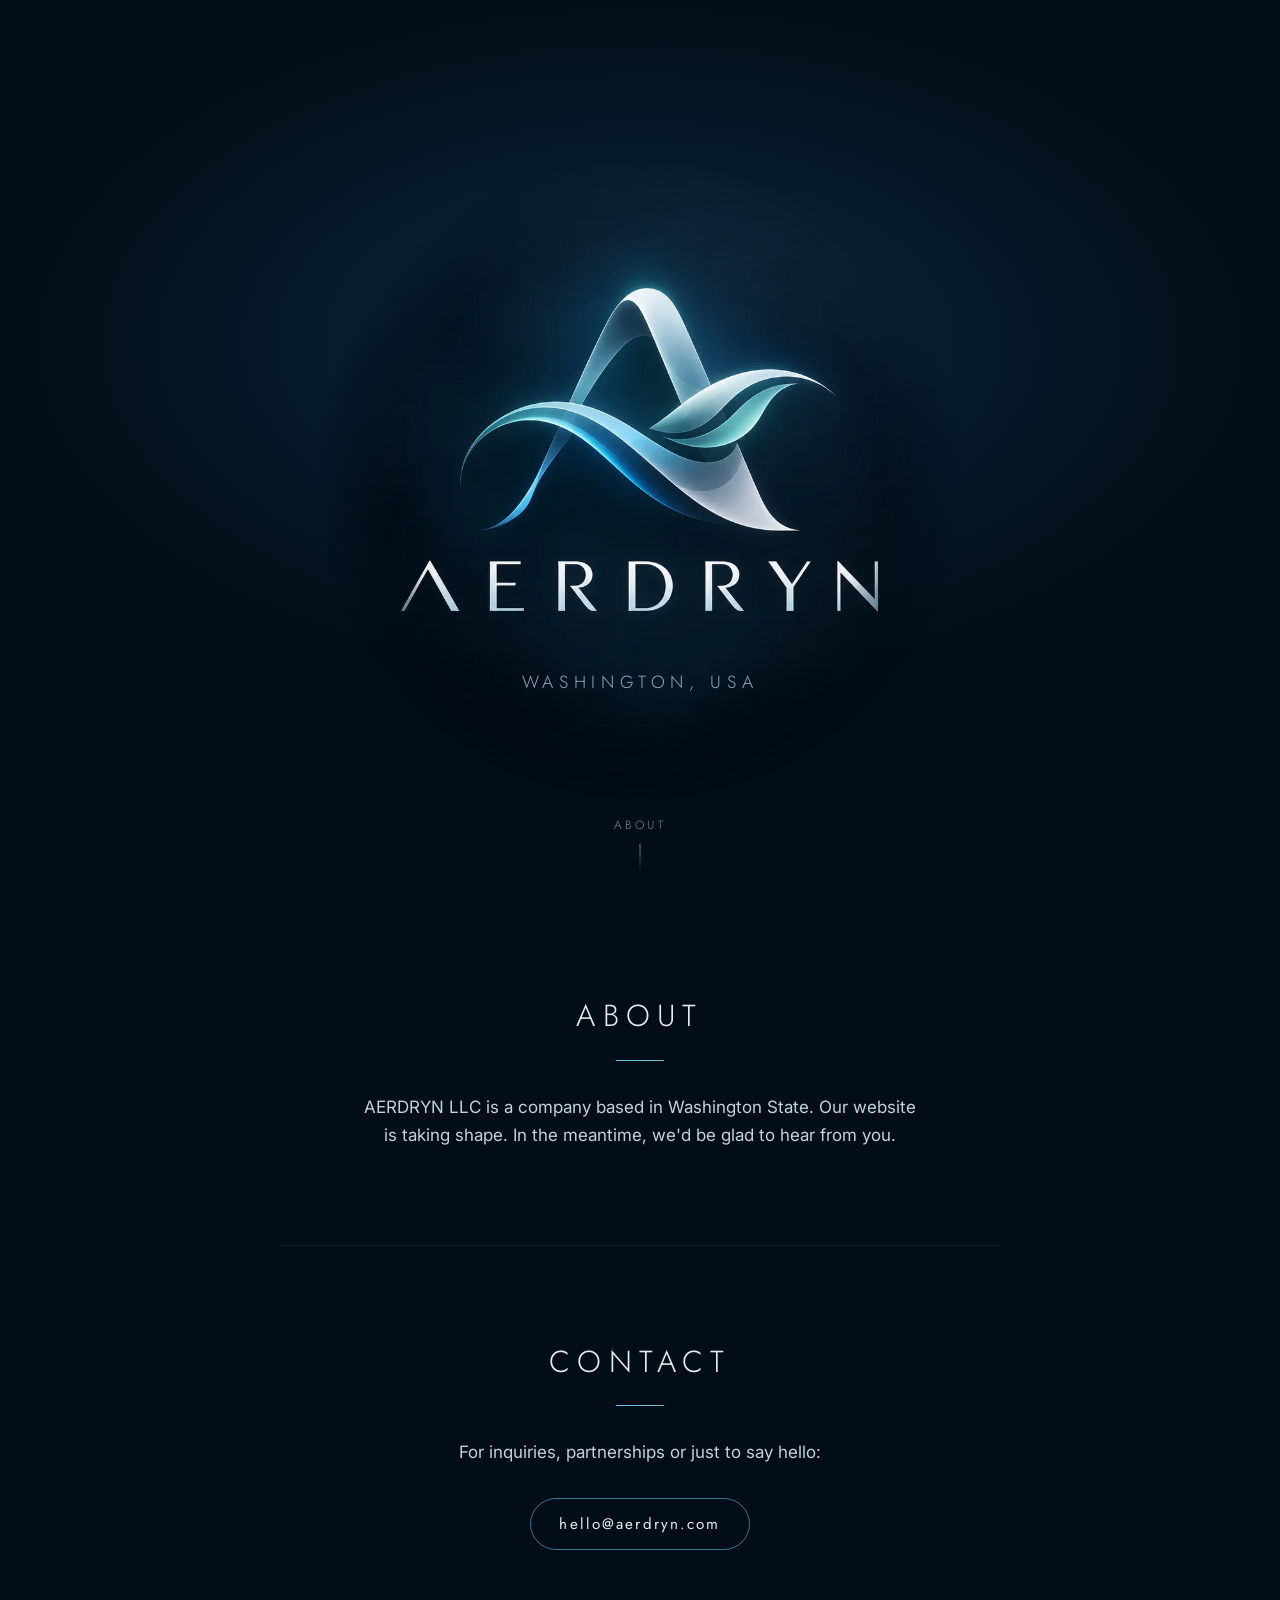
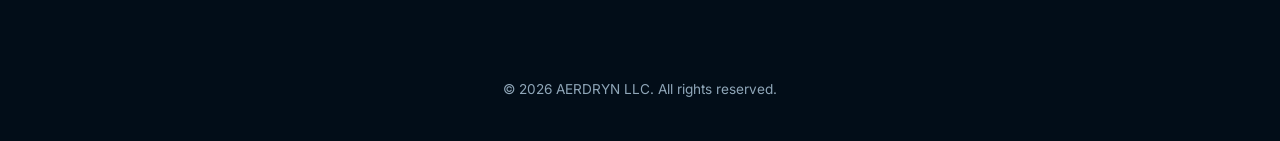
==== index.html @ bb61d019 "AERDRYN single-page website Co-Authored-By: Claude Opus 5.5 <noreply@anthropic.com>" ====
<!doctype html>
<html lang="en">
<head>
  <meta charset="utf-8">
  <meta name="viewport" content="width=device-width, initial-scale=1">
  <title>AERDRYN</title>
  <meta name="description" content="AERDRYN LLC, a company based in Washington State.">
  <meta name="theme-color" content="#020d18">

  <link rel="icon" href="/favicon.ico" sizes="any">
  <link rel="icon" href="/favicon.svg" type="image/svg+xml">
  <link rel="apple-touch-icon" href="/apple-touch-icon.png">
  <link rel="manifest" href="/site.webmanifest">

  <meta property="og:type" content="website">
  <meta property="og:url" content="https://aerdryn.com/">
  <meta property="og:title" content="AERDRYN">
  <meta property="og:description" content="AERDRYN LLC, a company based in Washington State.">
  <meta property="og:image" content="https://aerdryn.com/assets/og-image.jpg">
  <meta name="twitter:card" content="summary_large_image">

  <link rel="preconnect" href="https://fonts.googleapis.com">
  <link rel="preconnect" href="https://fonts.gstatic.com" crossorigin>
  <link href="https://fonts.googleapis.com/css2?family=Inter:wght@400;600&family=Jost:wght@300;400&display=swap" rel="stylesheet">

  <style>
    :root {
      --midnight: #020d18;
      --deep: #0D2E44;
      --aer-blue: #5CC8F5;
      --mist-teal: #6FBFC4;
      --cloud: #E6ECF2;
      --muted: #8FA6B8;
    }
    * { box-sizing: border-box; }
    html { scroll-behavior: smooth; }
    body {
      margin: 0;
      background: var(--midnight);
      color: var(--cloud);
      font: 400 1.0625rem/1.65 Inter, Arial, Helvetica, sans-serif;
      -webkit-font-smoothing: antialiased;
    }
    a { color: var(--aer-blue); }
    .visually-hidden {
      position: absolute; width: 1px; height: 1px; overflow: hidden;
      clip: rect(0 0 0 0); white-space: nowrap;
    }

    /* ---- Hero ---- */
    .hero {
      position: relative;
      min-height: 100svh;
      display: grid;
      place-items: center;
      padding: 48px 16px 96px;
      overflow: hidden;
      background:
        radial-gradient(ellipse 70% 55% at 50% 38%, #0c2a40 0%, rgba(2,13,24,0) 70%),
        var(--midnight);
    }
    .hero-inner { text-align: center; width: 100%; max-width: 720px; }
    .hero-art {
      display: block;
      width: min(100%, 640px);
      height: auto;
      /* the artwork has empty space below the wordmark; pull the tagline up */
      margin: 0 auto calc(min(100vw - 32px, 640px) * -0.2);
      /* fade the artwork's square edges into the page */
      -webkit-mask-image: radial-gradient(circle at 50% 50%, #000 52%, transparent 71%);
              mask-image: radial-gradient(circle at 50% 50%, #000 52%, transparent 71%);
      animation: drift 9s ease-in-out infinite;
    }
    @keyframes drift {
      0%, 100% { transform: translateY(0); }
      50% { transform: translateY(-8px); }
    }
    .tagline {
      position: relative;
      margin: 0;
      font: 300 clamp(0.9rem, 2.4vw, 1.1rem)/1.4 Jost, Arial, sans-serif;
      letter-spacing: 0.32em;
      text-transform: uppercase;
      color: var(--muted);
    }
    .scroll-cue {
      position: absolute;
      bottom: 28px;
      left: 50%;
      transform: translateX(-50%);
      color: var(--muted);
      text-decoration: none;
      font: 300 0.75rem Jost, Arial, sans-serif;
      letter-spacing: 0.3em;
      text-transform: uppercase;
      opacity: 0.8;
    }
    .scroll-cue::after {
      content: "";
      display: block;
      width: 1px; height: 28px;
      margin: 10px auto 0;
      background: linear-gradient(var(--aer-blue), transparent);
    }

    /* ---- Content ---- */
    section.content {
      max-width: 720px;
      margin: 0 auto;
      padding: 96px 16px;
      text-align: center;
    }
    h2 {
      margin: 0 0 24px;
      font: 300 clamp(1.4rem, 4vw, 1.9rem)/1.3 Jost, Arial, sans-serif;
      letter-spacing: 0.24em;
      text-transform: uppercase;
      color: var(--cloud);
    }
    .rule {
      width: 48px; height: 1px; border: 0;
      margin: 0 auto 32px;
      background: linear-gradient(90deg, var(--aer-blue), var(--mist-teal));
    }
    p.lead { color: #C3D2DE; margin: 0 auto; max-width: 560px; }

    .button {
      display: inline-block;
      margin-top: 32px;
      padding: 14px 28px;
      border: 1px solid rgba(92, 200, 245, 0.55);
      border-radius: 999px;
      color: var(--cloud);
      text-decoration: none;
      font: 400 0.95rem Jost, Arial, sans-serif;
      letter-spacing: 0.14em;
      transition: background-color .2s, border-color .2s;
    }
    .button:hover, .button:focus-visible {
      background: rgba(92, 200, 245, 0.12);
      border-color: var(--aer-blue);
    }
    .button:focus-visible { outline: 2px solid var(--aer-blue); outline-offset: 3px; }

    #contact { border-top: 1px solid rgba(230, 236, 242, 0.08); }

    footer {
      padding: 32px 16px 40px;
      text-align: center;
      font-size: 0.85rem;
      color: var(--muted);
    }

    @media (prefers-reduced-motion: reduce) {
      html { scroll-behavior: auto; }
      .hero-art { animation: none; }
    }
  </style>
</head>
<body>
  <main>
    <header class="hero">
      <div class="hero-inner">
        <h1 class="visually-hidden">AERDRYN</h1>
        <img class="hero-art" src="/assets/hero.webp" width="1000" height="1000"
             alt="AERDRYN logo: flowing ribbons of air forming the letter A">
        <p class="tagline">Washington, USA</p>
      </div>
      <a class="scroll-cue" href="#about">About</a>
    </header>

    <section class="content" id="about">
      <h2>About</h2>
      <hr class="rule">
      <p class="lead">
        AERDRYN LLC is a company based in Washington State.
        Our website is taking shape. In the meantime, we'd be glad to hear from you.
      </p>
    </section>

    <section class="content" id="contact">
      <h2>Contact</h2>
      <hr class="rule">
      <p class="lead">For inquiries, partnerships or just to say hello:</p>
      <a class="button" href="mailto:hello@aerdryn.com">hello@aerdryn.com</a>
    </section>
  </main>

  <footer>
    &copy; <span id="year">2026</span> AERDRYN LLC. All rights reserved.
  </footer>

  <script>
    document.getElementById("year").textContent = new Date().getFullYear();
  </script>
</body>
</html>
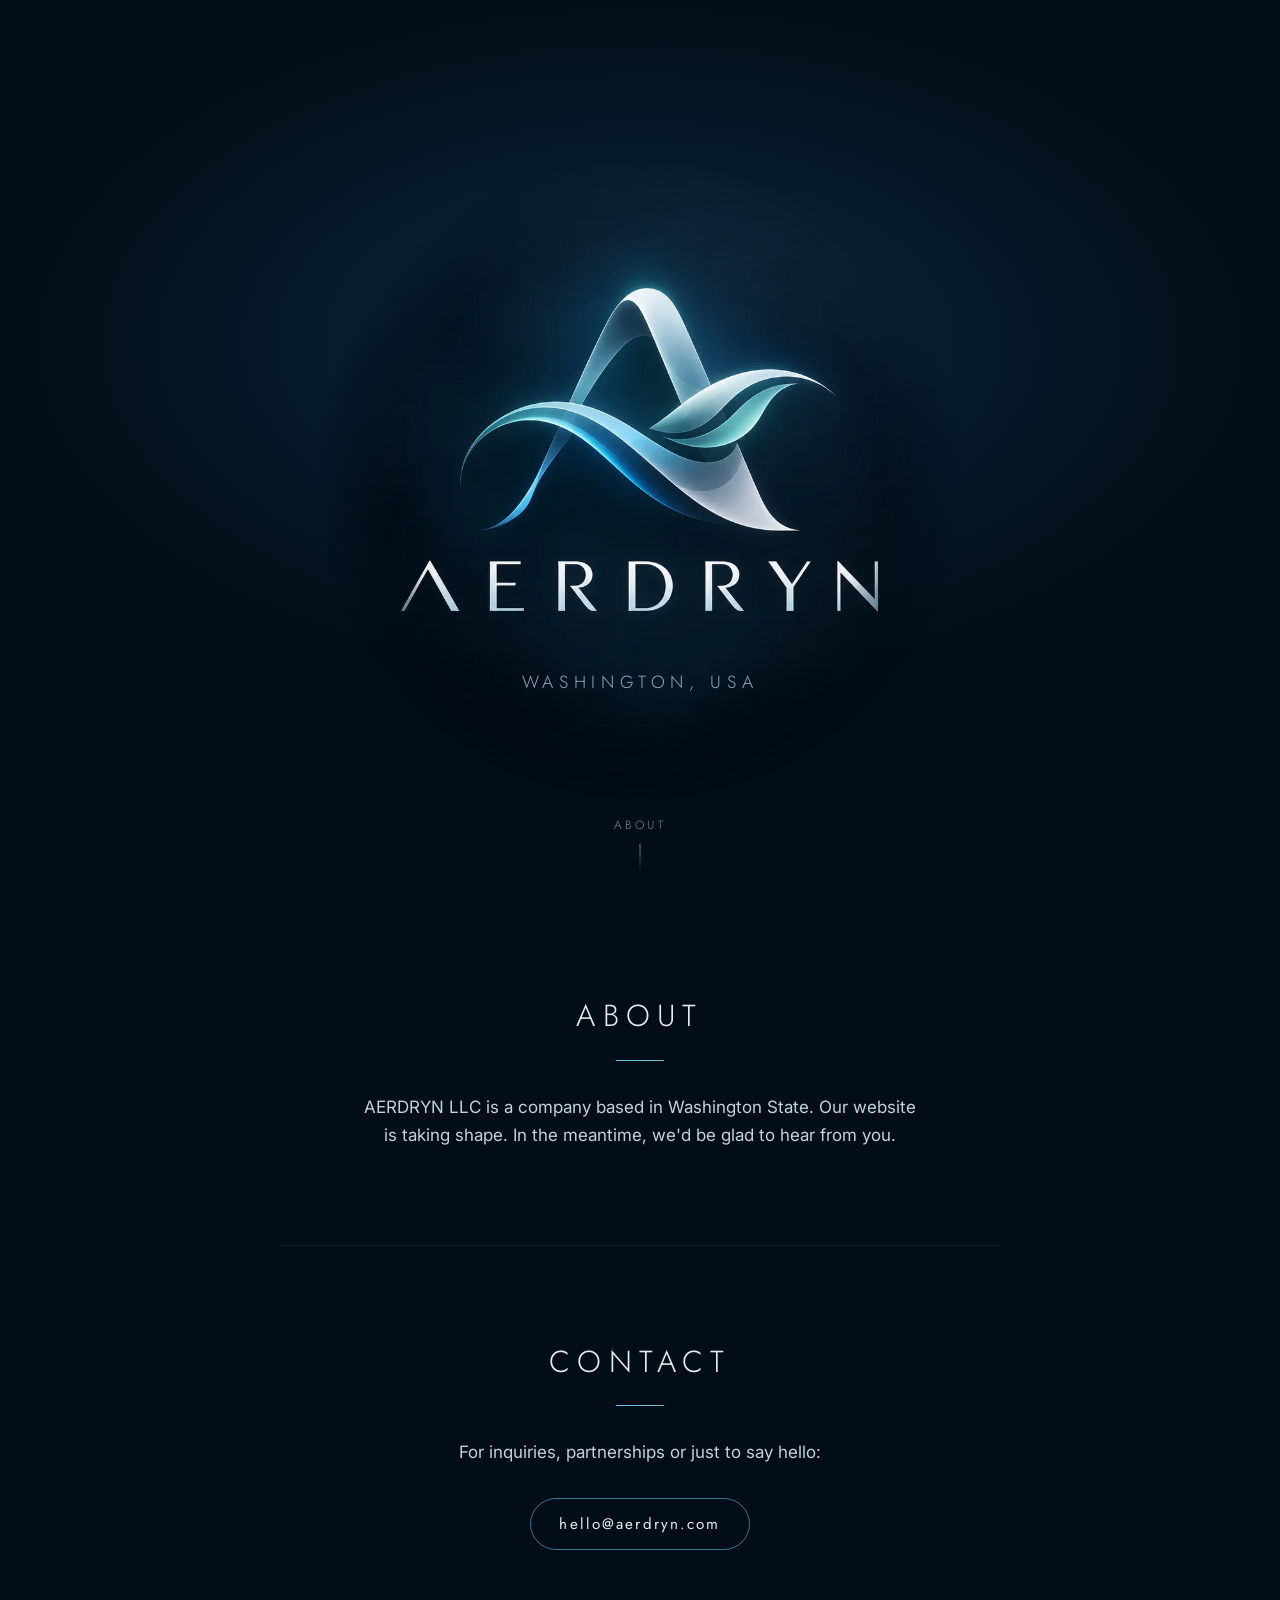
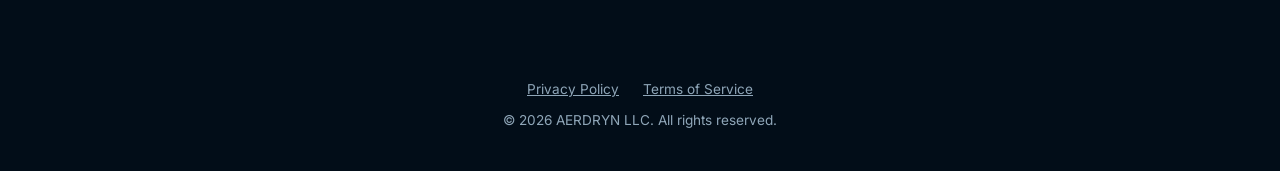
==== commit 79216af2: "Add draft Privacy Policy and Terms of Service pages Adds /privacy/ and /terms/ with SMS sections nee" ====
--- a/index.html
+++ b/index.html
@@ -150,6 +150,9 @@
       font-size: 0.85rem;
       color: var(--muted);
     }
+    .footer-links { margin: 0 0 8px; }
+    .footer-links a { color: var(--muted); margin: 0 10px; }
+    .footer-links a:hover, .footer-links a:focus-visible { color: var(--aer-blue); }
 
     @media (prefers-reduced-motion: reduce) {
       html { scroll-behavior: auto; }
@@ -187,6 +190,7 @@
   </main>
 
   <footer>
+    <p class="footer-links"><a href="/privacy/">Privacy Policy</a> <a href="/terms/">Terms of Service</a></p>
     &copy; <span id="year">2026</span> AERDRYN LLC. All rights reserved.
   </footer>
 
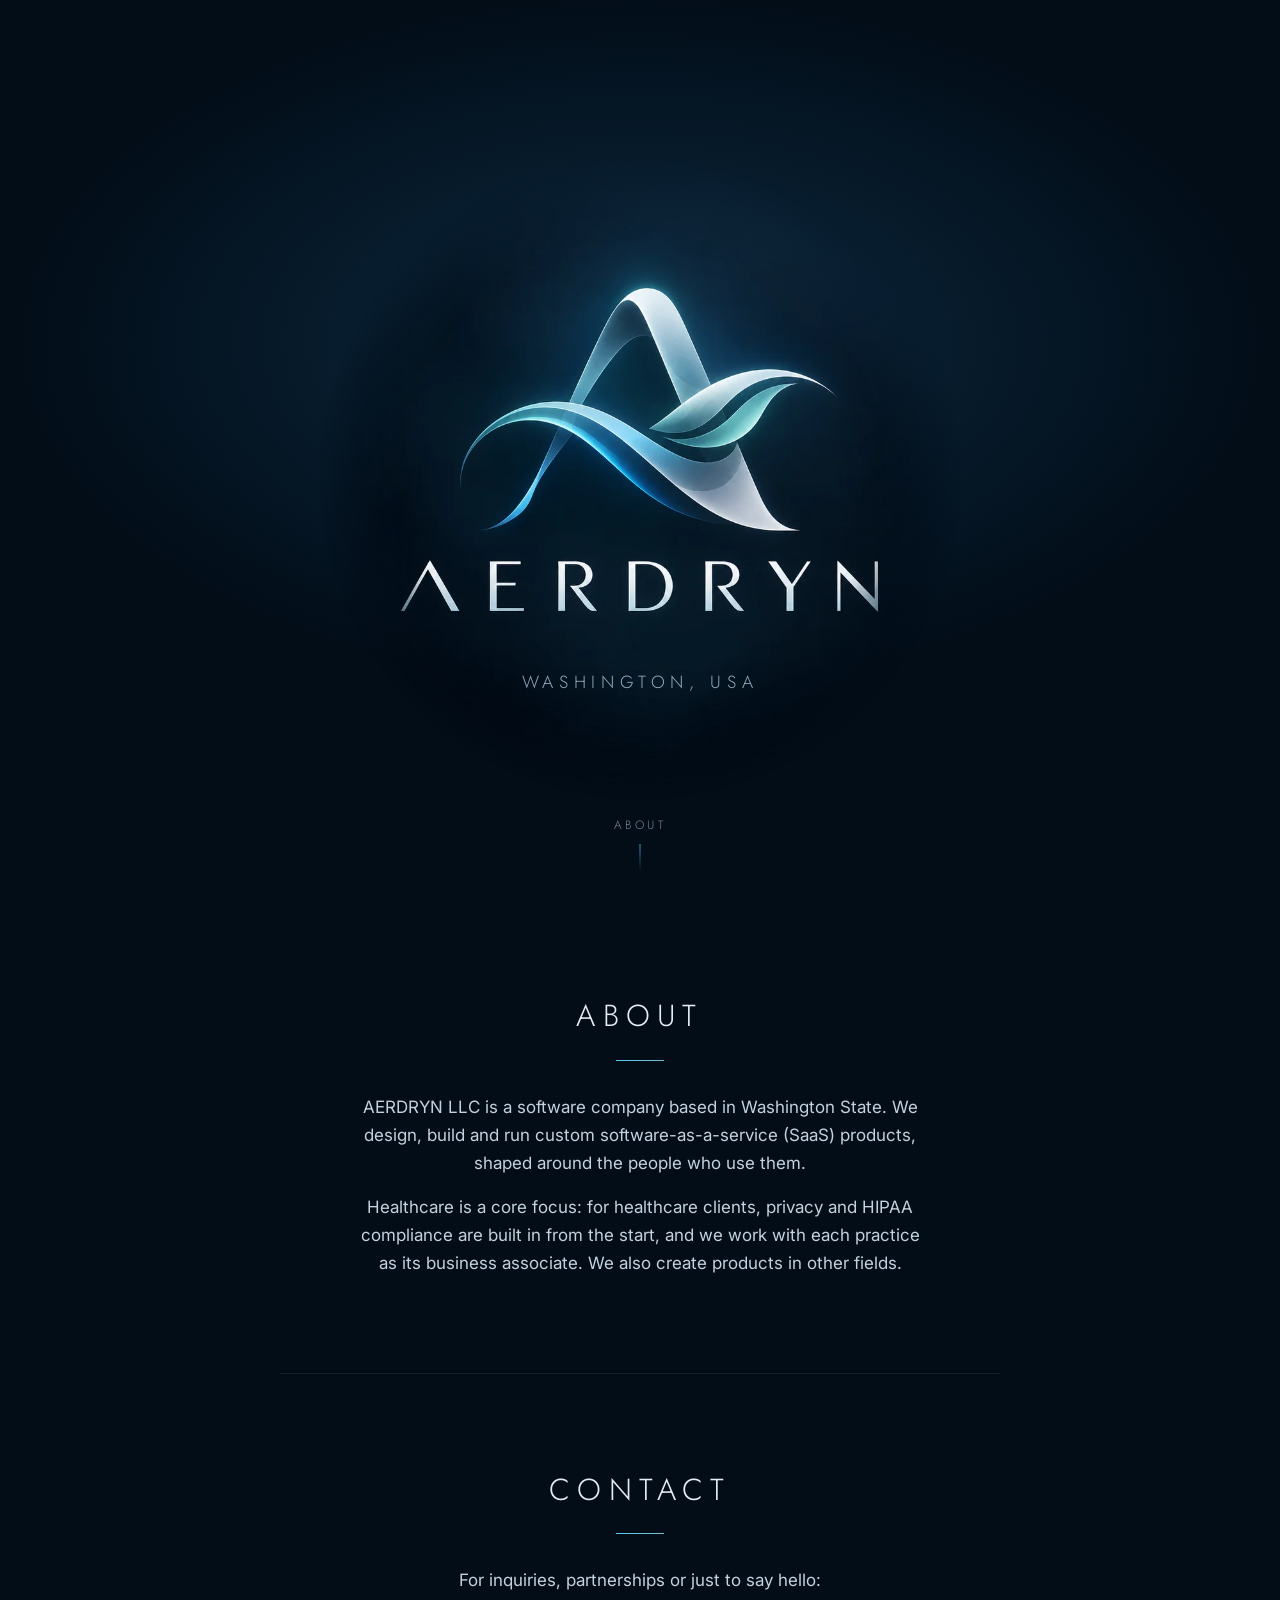
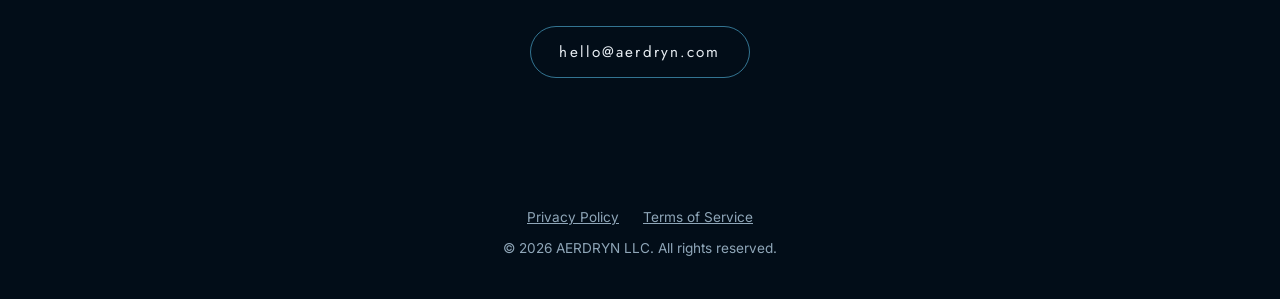
==== commit 8d3ef917: "Rewrite homepage About text to describe the company Describes AERDRYN as a custom SaaS company with " ====
--- a/index.html
+++ b/index.html
@@ -4,7 +4,7 @@
   <meta charset="utf-8">
   <meta name="viewport" content="width=device-width, initial-scale=1">
   <title>AERDRYN</title>
-  <meta name="description" content="AERDRYN LLC, a company based in Washington State.">
+  <meta name="description" content="AERDRYN LLC is a Washington State software company building custom SaaS products, with a core focus on healthcare.">
   <meta name="theme-color" content="#020d18">
 
   <link rel="icon" href="/favicon.ico" sizes="any">
@@ -15,7 +15,7 @@
   <meta property="og:type" content="website">
   <meta property="og:url" content="https://aerdryn.com/">
   <meta property="og:title" content="AERDRYN">
-  <meta property="og:description" content="AERDRYN LLC, a company based in Washington State.">
+  <meta property="og:description" content="AERDRYN LLC is a Washington State software company building custom SaaS products, with a core focus on healthcare.">
   <meta property="og:image" content="https://aerdryn.com/assets/og-image.jpg">
   <meta name="twitter:card" content="summary_large_image">
 
@@ -176,8 +176,13 @@
       <h2>About</h2>
       <hr class="rule">
       <p class="lead">
-        AERDRYN LLC is a company based in Washington State.
-        Our website is taking shape. In the meantime, we'd be glad to hear from you.
+        AERDRYN LLC is a software company based in Washington State. We design, build and run
+        custom software-as-a-service (SaaS) products, shaped around the people who use them.
+      </p>
+      <p class="lead" style="margin-top: 16px;">
+        Healthcare is a core focus: for healthcare clients, privacy and HIPAA compliance are built in
+        from the start, and we work with each practice as its business associate. We also create
+        products in other fields.
       </p>
     </section>
 
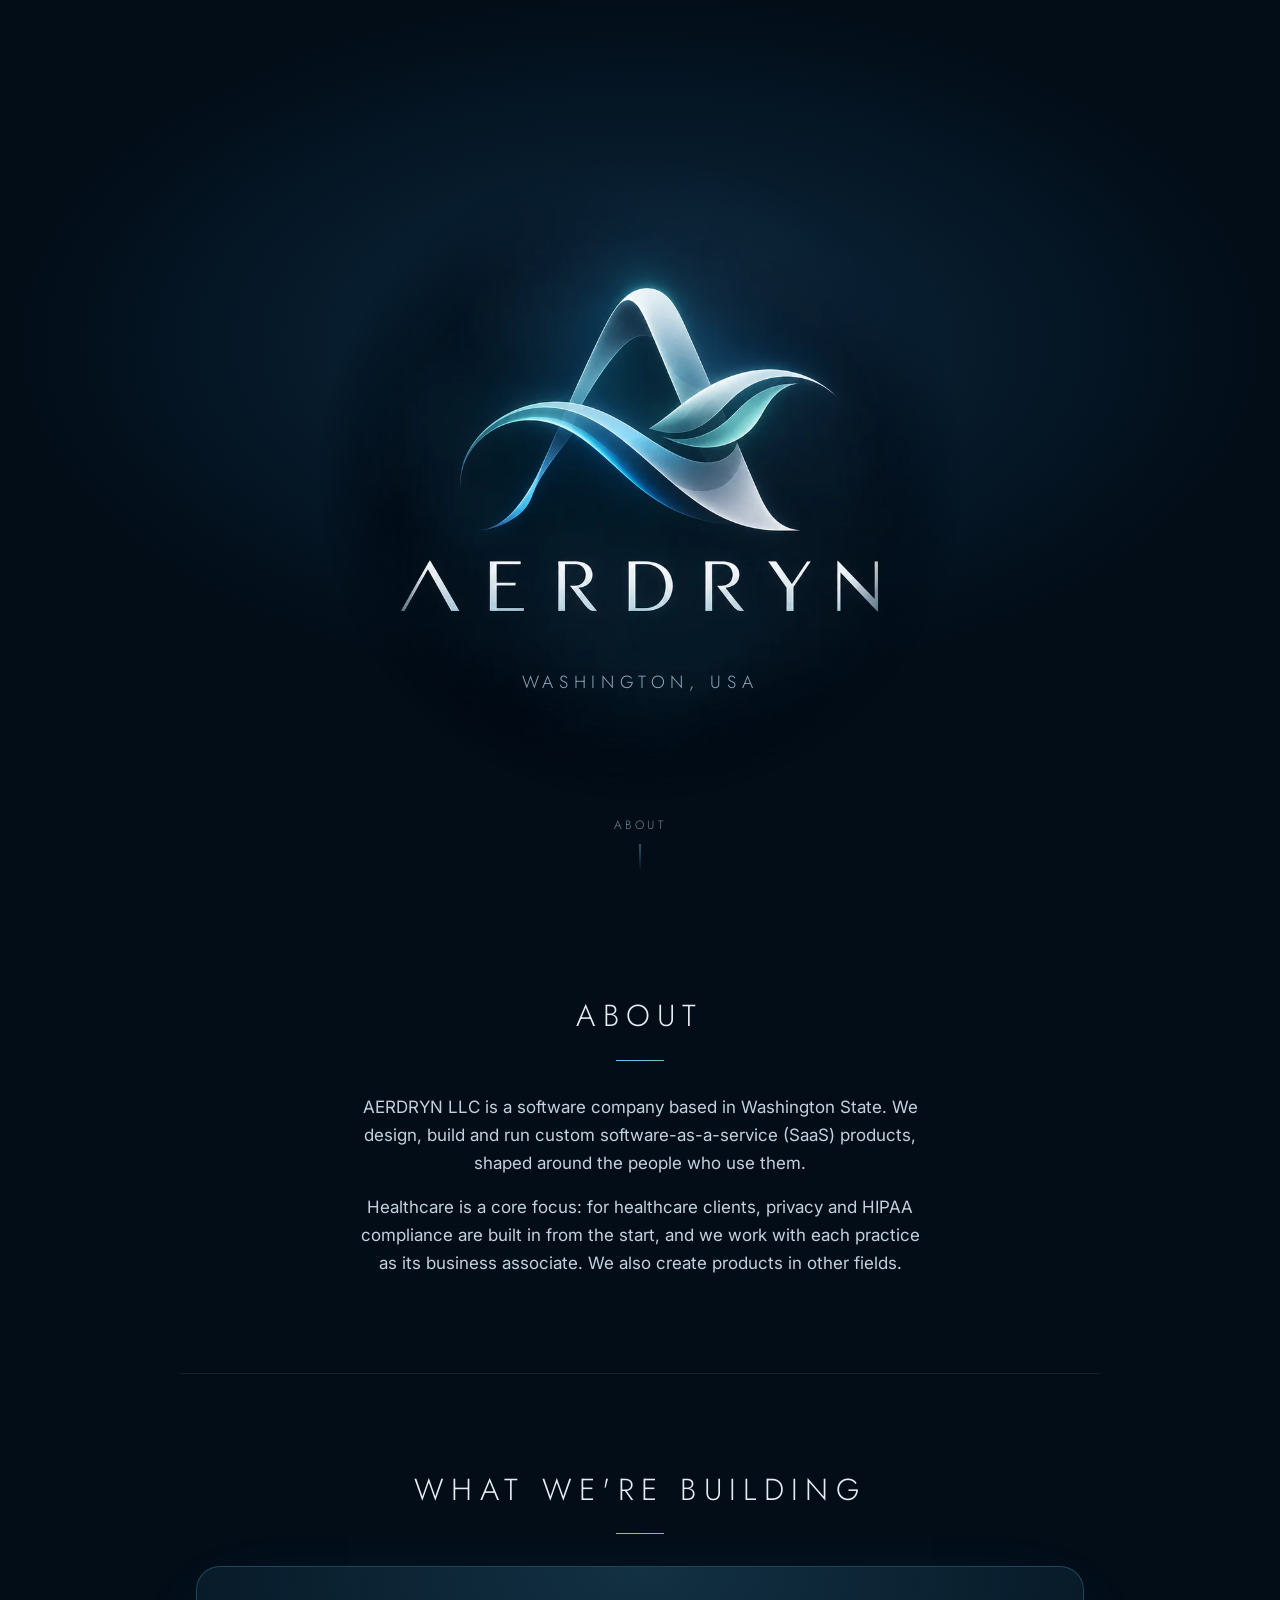
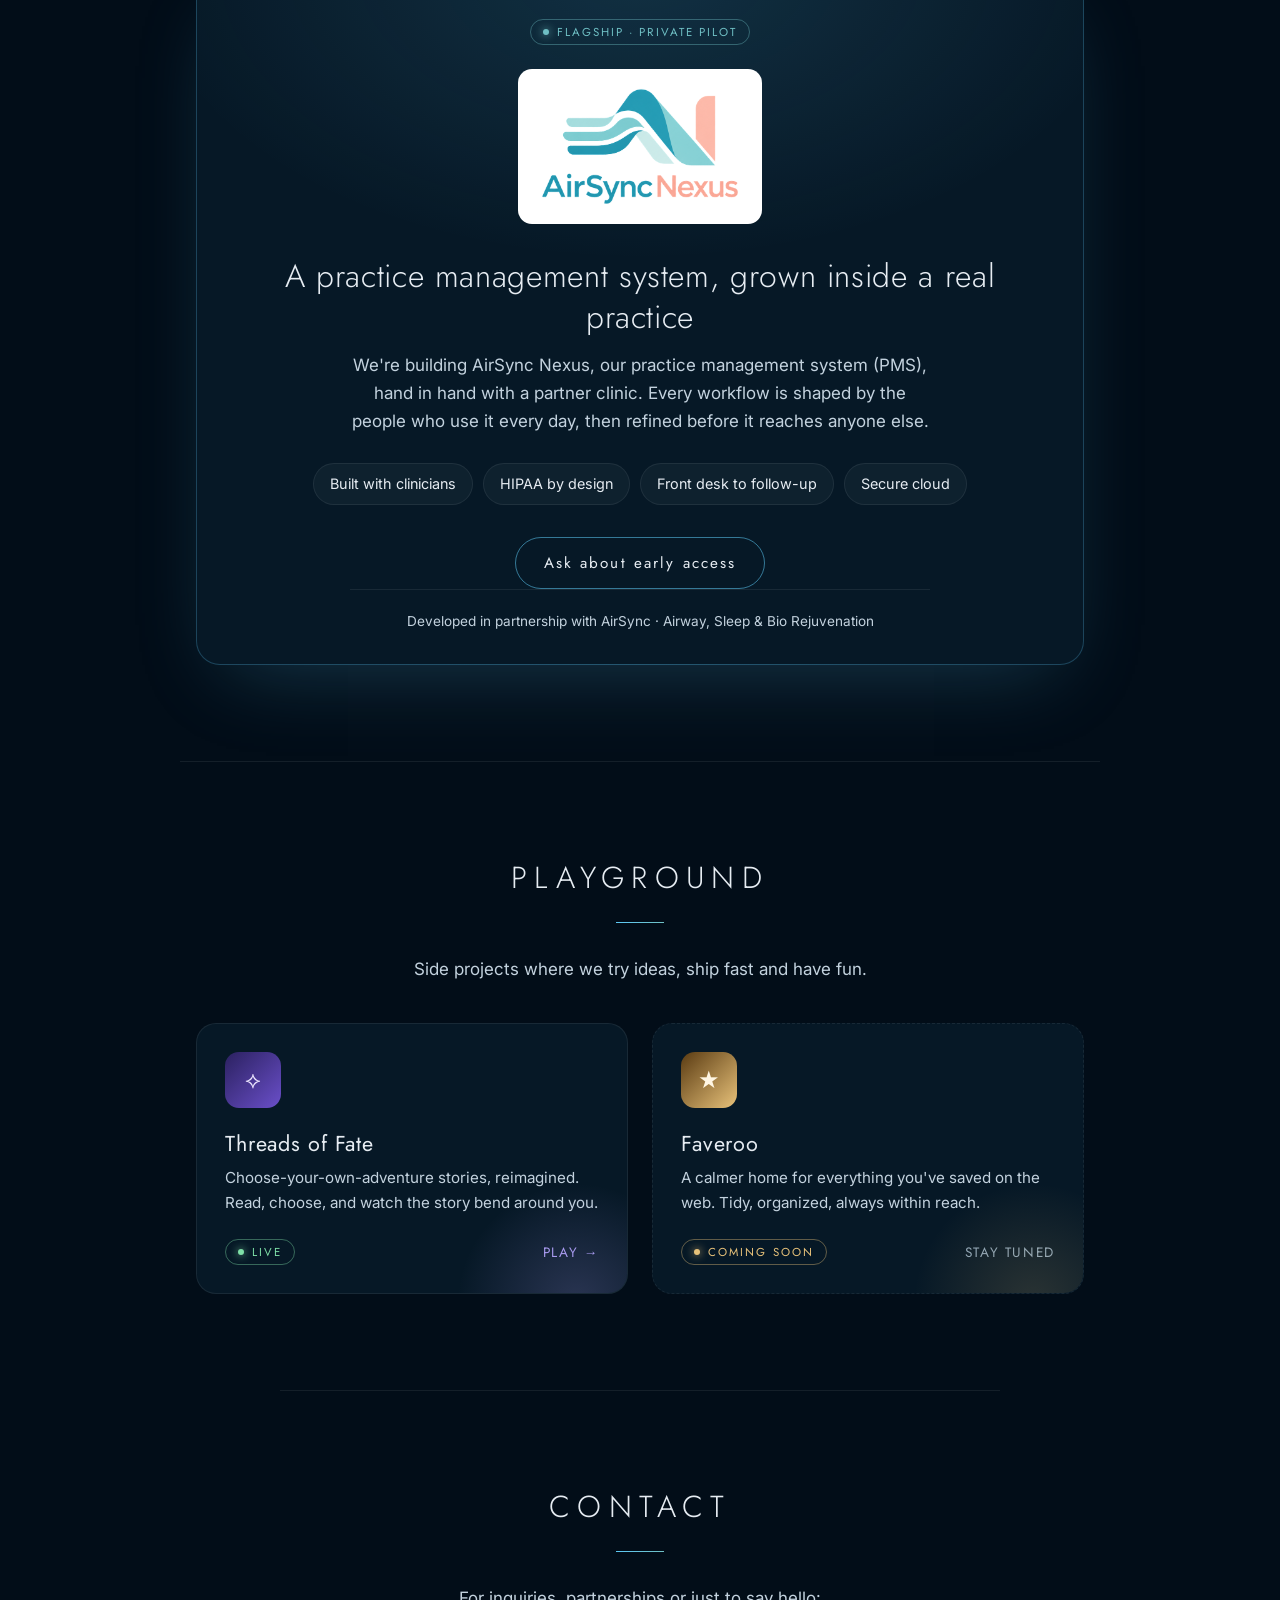
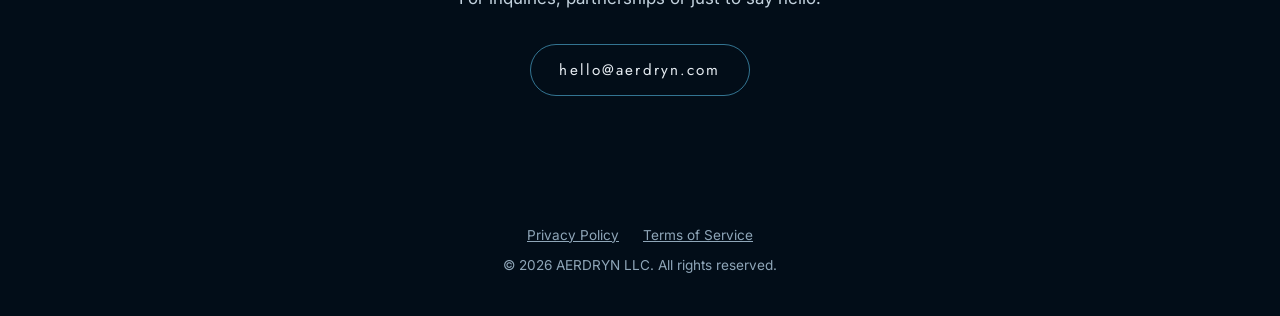
==== commit 48aca0d1: "Add "What we're building" and "Playground" sections Spotlight card for AirSync Nexus, the partner-bu" ====
--- a/index.html
+++ b/index.html
@@ -31,6 +31,8 @@
       --mist-teal: #6FBFC4;
       --cloud: #E6ECF2;
       --muted: #8FA6B8;
+      --gold: #E8C27A;
+      --violet: #A99BF0;
     }
     * { box-sizing: border-box; }
     html { scroll-behavior: smooth; }
@@ -142,7 +144,109 @@
     }
     .button:focus-visible { outline: 2px solid var(--aer-blue); outline-offset: 3px; }
 
-    #contact { border-top: 1px solid rgba(230, 236, 242, 0.08); }
+    #building, #playground, #contact { border-top: 1px solid rgba(230, 236, 242, 0.08); }
+    section.content.wide { max-width: 920px; }
+
+    /* ---- Badges ---- */
+    .badge {
+      display: inline-flex; align-items: center; gap: 8px;
+      padding: 4px 12px; border-radius: 999px;
+      border: 1px solid rgba(111, 191, 196, 0.4);
+      color: var(--mist-teal);
+      font: 400 0.72rem Jost, Arial, sans-serif;
+      letter-spacing: 0.18em; text-transform: uppercase;
+    }
+    .badge::before {
+      content: ""; width: 6px; height: 6px; border-radius: 50%;
+      background: currentColor; box-shadow: 0 0 8px currentColor;
+    }
+    .badge.live { color: #7FE0A8; border-color: rgba(127, 224, 168, 0.4); }
+    .badge.soon { color: var(--gold); border-color: rgba(232, 194, 122, 0.4); }
+
+    /* ---- What we're building: spotlight ---- */
+    .spotlight {
+      margin: 0 auto;
+      padding: 48px 32px 32px;
+      border-radius: 24px;
+      background:
+        radial-gradient(ellipse 80% 60% at 50% 0%, rgba(92, 200, 245, 0.14), transparent 70%),
+        #061826;
+      border: 1px solid rgba(92, 200, 245, 0.25);
+      box-shadow: 0 30px 80px -30px rgba(92, 200, 245, 0.25);
+    }
+    .logo-plate {
+      display: inline-block;
+      margin-top: 24px;
+      padding: 18px 22px;
+      border-radius: 14px;
+      background: #fff;
+    }
+    .logo-plate img { display: block; width: min(200px, 52vw); height: auto; }
+    .spotlight h3 {
+      margin: 24px 0 12px;
+      font: 300 clamp(1.35rem, 3.4vw, 2rem)/1.3 Jost, Arial, sans-serif;
+      letter-spacing: 0.02em;
+    }
+    .spotlight p { color: #C3D2DE; max-width: 580px; margin: 0 auto; }
+    .pills {
+      display: flex; flex-wrap: wrap; justify-content: center; gap: 10px;
+      margin: 28px 0 0; padding: 0; list-style: none;
+    }
+    .pills li {
+      padding: 8px 16px; border-radius: 999px;
+      background: rgba(230, 236, 242, 0.04);
+      border: 1px solid rgba(230, 236, 242, 0.08);
+      font-size: 0.9rem;
+    }
+    .partner-line {
+      margin: 28px 0 0; padding-top: 20px;
+      border-top: 1px solid rgba(230, 236, 242, 0.08);
+      font-size: 0.85rem; color: var(--muted);
+    }
+
+    /* ---- Playground: twin cards ---- */
+    .cards {
+      display: grid; grid-template-columns: 1fr 1fr; gap: 24px;
+      margin-top: 40px; text-align: left;
+    }
+    .card {
+      position: relative; overflow: hidden;
+      display: flex; flex-direction: column;
+      padding: 28px; border-radius: 20px;
+      background: #061826;
+      border: 1px solid rgba(230, 236, 242, 0.08);
+      color: inherit; text-decoration: none;
+      transition: transform .25s, border-color .25s;
+    }
+    .card::after {
+      content: ""; position: absolute; right: -80px; bottom: -140px;
+      width: 260px; height: 260px; pointer-events: none;
+      background: radial-gradient(circle, var(--glow), transparent 65%);
+    }
+    a.card:hover, a.card:focus-visible { transform: translateY(-4px); border-color: rgba(169, 155, 240, 0.5); }
+    a.card:focus-visible { outline: 2px solid var(--aer-blue); outline-offset: 3px; }
+    .card.tof { --glow: rgba(169, 155, 240, 0.22); }
+    .card.fav { --glow: rgba(232, 194, 122, 0.16); border-style: dashed; }
+    .glyph {
+      width: 56px; height: 56px; margin-bottom: 20px; border-radius: 14px;
+      display: grid; place-items: center;
+      font: 400 1.5rem Jost, Arial, sans-serif;
+    }
+    .tof .glyph { background: linear-gradient(135deg, #2b2160, #6a4fc9); color: #EDE7FF; }
+    .fav .glyph { background: linear-gradient(135deg, #5a3b12, #E8C27A); color: #FFF6E3; }
+    .card h3 { margin: 0 0 6px; font: 400 1.35rem Jost, Arial, sans-serif; letter-spacing: 0.04em; }
+    .card p { flex: 1; margin: 0 0 24px; color: #C3D2DE; font-size: 0.95rem; }
+    .card-foot {
+      display: flex; justify-content: space-between; align-items: center;
+      font: 400 0.85rem Jost, Arial, sans-serif; letter-spacing: 0.12em; text-transform: uppercase;
+    }
+    .card-foot .go { color: var(--violet); }
+    .card-foot .later { color: var(--muted); }
+
+    @media (max-width: 680px) {
+      .cards { grid-template-columns: 1fr; }
+      .spotlight { padding: 36px 20px 24px; }
+    }
 
     footer {
       padding: 32px 16px 40px;
@@ -186,6 +290,50 @@
       </p>
     </section>
 
+    <section class="content wide" id="building">
+      <h2>What we're building</h2>
+      <hr class="rule">
+      <div class="spotlight">
+        <span class="badge">Flagship · Private pilot</span>
+        <div><span class="logo-plate"><img src="/assets/airsync-nexus-logo.png" width="640" height="379"
+             alt="AirSync Nexus logo"></span></div>
+        <h3>A practice management system, grown inside a real practice</h3>
+        <p>
+          We're building AirSync Nexus, our practice management system (PMS), hand in hand with a partner clinic.
+          Every workflow is shaped by the people who use it every day, then refined before it
+          reaches anyone else.
+        </p>
+        <ul class="pills">
+          <li>Built with clinicians</li>
+          <li>HIPAA by design</li>
+          <li>Front desk to follow-up</li>
+          <li>Secure cloud</li>
+        </ul>
+        <a class="button" href="mailto:hello@aerdryn.com?subject=Practice%20management%20system">Ask about early access</a>
+        <p class="partner-line">Developed in partnership with AirSync · Airway, Sleep &amp; Bio Rejuvenation</p>
+      </div>
+    </section>
+
+    <section class="content wide" id="playground">
+      <h2>Playground</h2>
+      <hr class="rule">
+      <p class="lead">Side projects where we try ideas, ship fast and have fun.</p>
+      <div class="cards">
+        <a class="card tof" href="https://threadsoffate.aerdryn.com" target="_blank" rel="noopener">
+          <div class="glyph" aria-hidden="true">⟡</div>
+          <h3>Threads of Fate</h3>
+          <p>Choose-your-own-adventure stories, reimagined. Read, choose, and watch the story bend around you.</p>
+          <div class="card-foot"><span class="badge live">Live</span><span class="go">Play →</span></div>
+        </a>
+        <div class="card fav">
+          <div class="glyph" aria-hidden="true">★</div>
+          <h3>Faveroo</h3>
+          <p>A calmer home for everything you've saved on the web. Tidy, organized, always within reach.</p>
+          <div class="card-foot"><span class="badge soon">Coming soon</span><span class="later">Stay tuned</span></div>
+        </div>
+      </div>
+    </section>
+
     <section class="content" id="contact">
       <h2>Contact</h2>
       <hr class="rule">
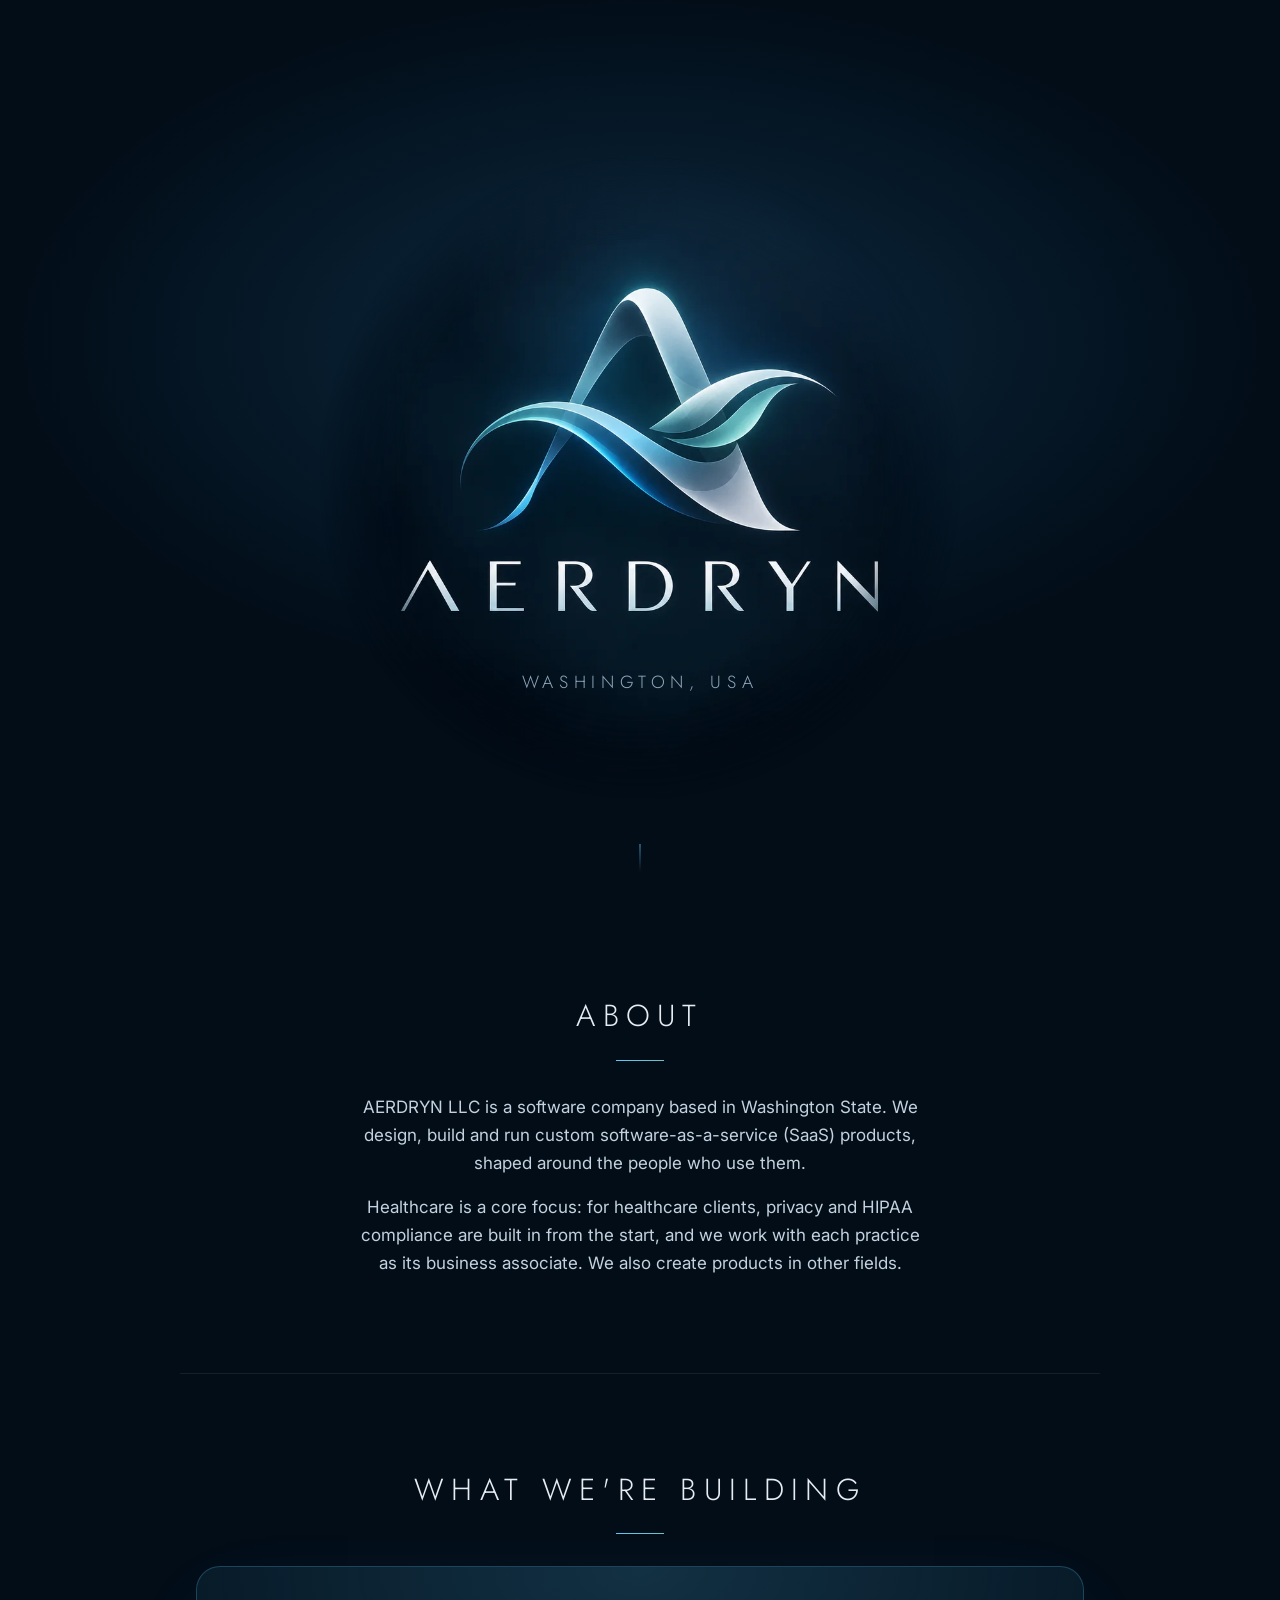
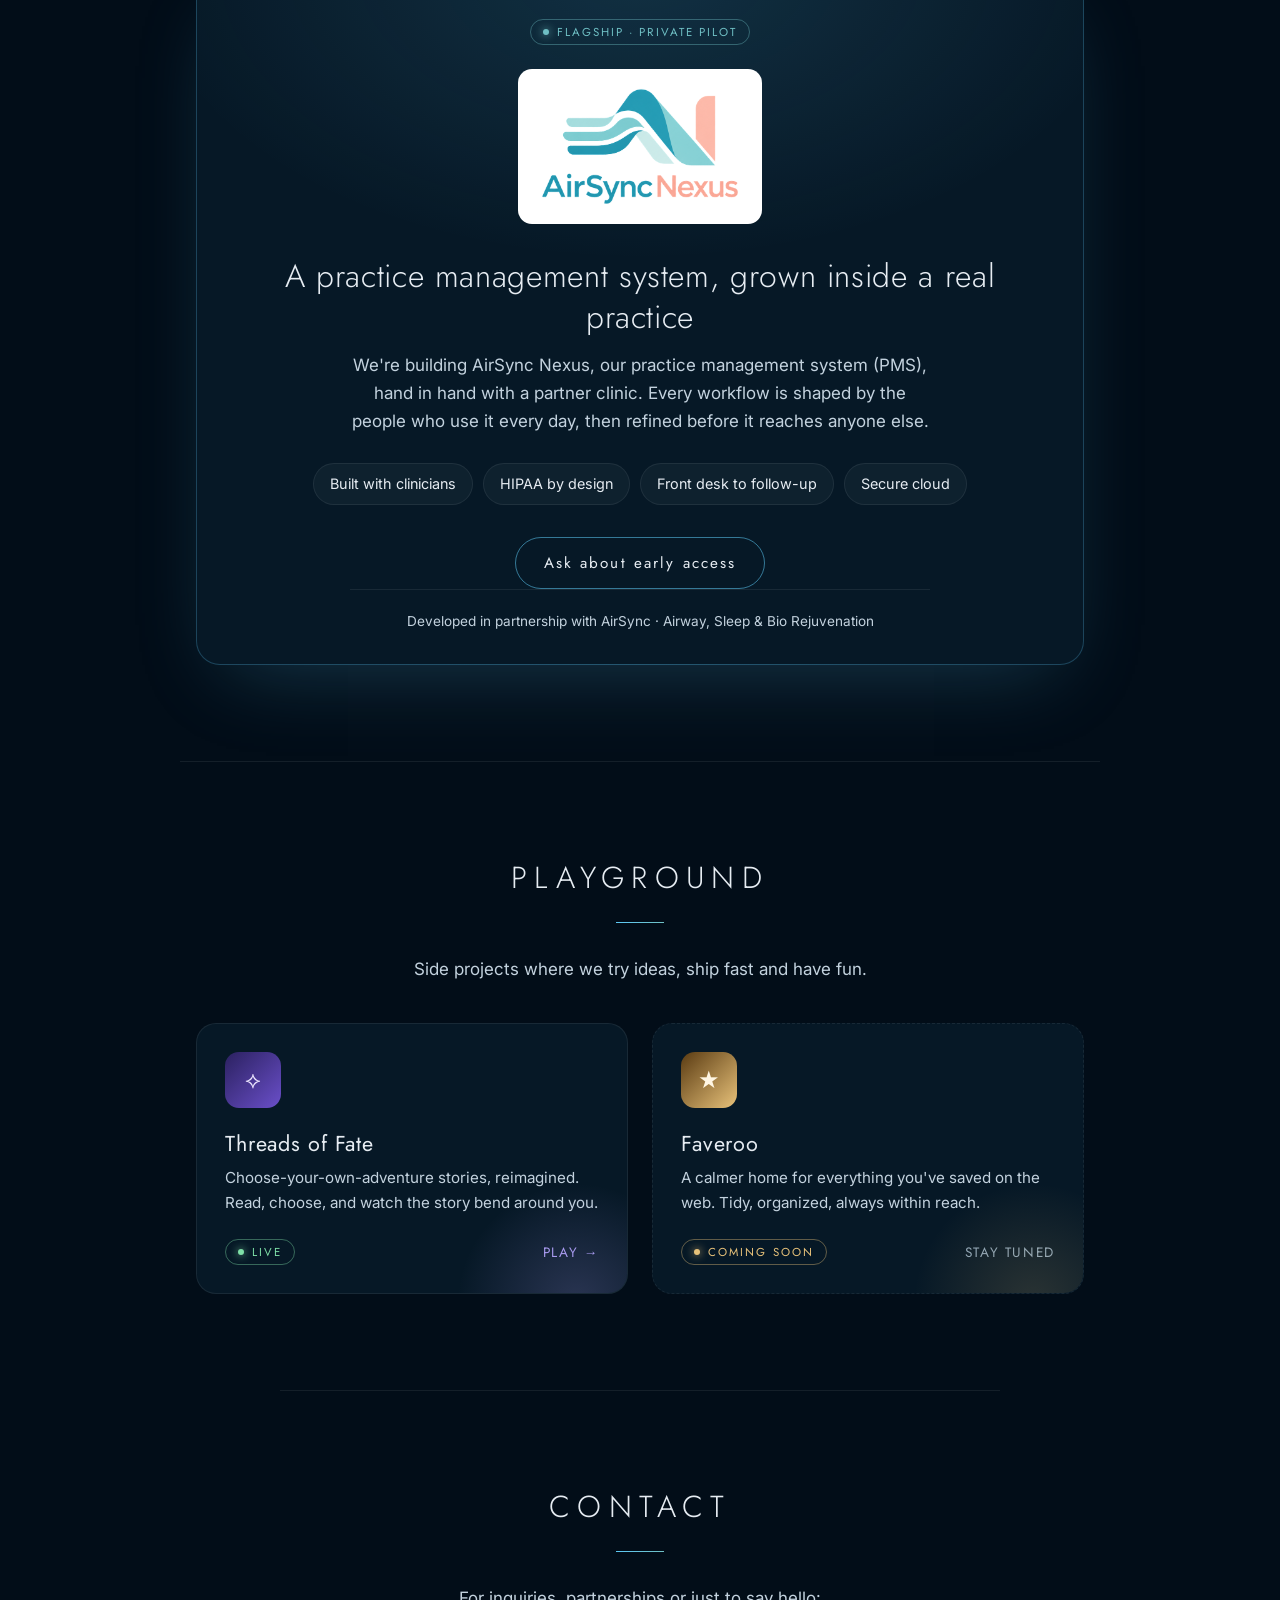
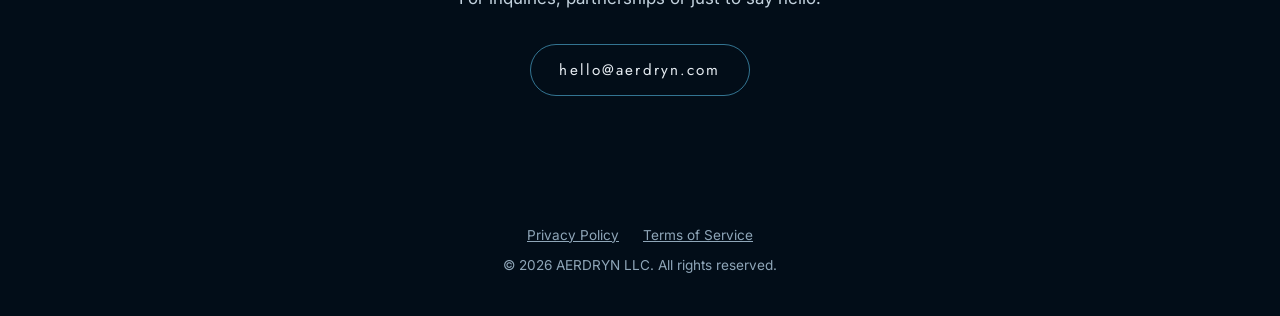
==== commit 2d80ec2f: "Remove duplicate About label from hero scroll cue Co-Authored-By: Claude Fable 5.2 <noreply@anthropi" ====
--- a/index.html
+++ b/index.html
@@ -273,7 +273,7 @@
              alt="AERDRYN logo: flowing ribbons of air forming the letter A">
         <p class="tagline">Washington, USA</p>
       </div>
-      <a class="scroll-cue" href="#about">About</a>
+      <a class="scroll-cue" href="#about" aria-label="Scroll to About"></a>
     </header>
 
     <section class="content" id="about">
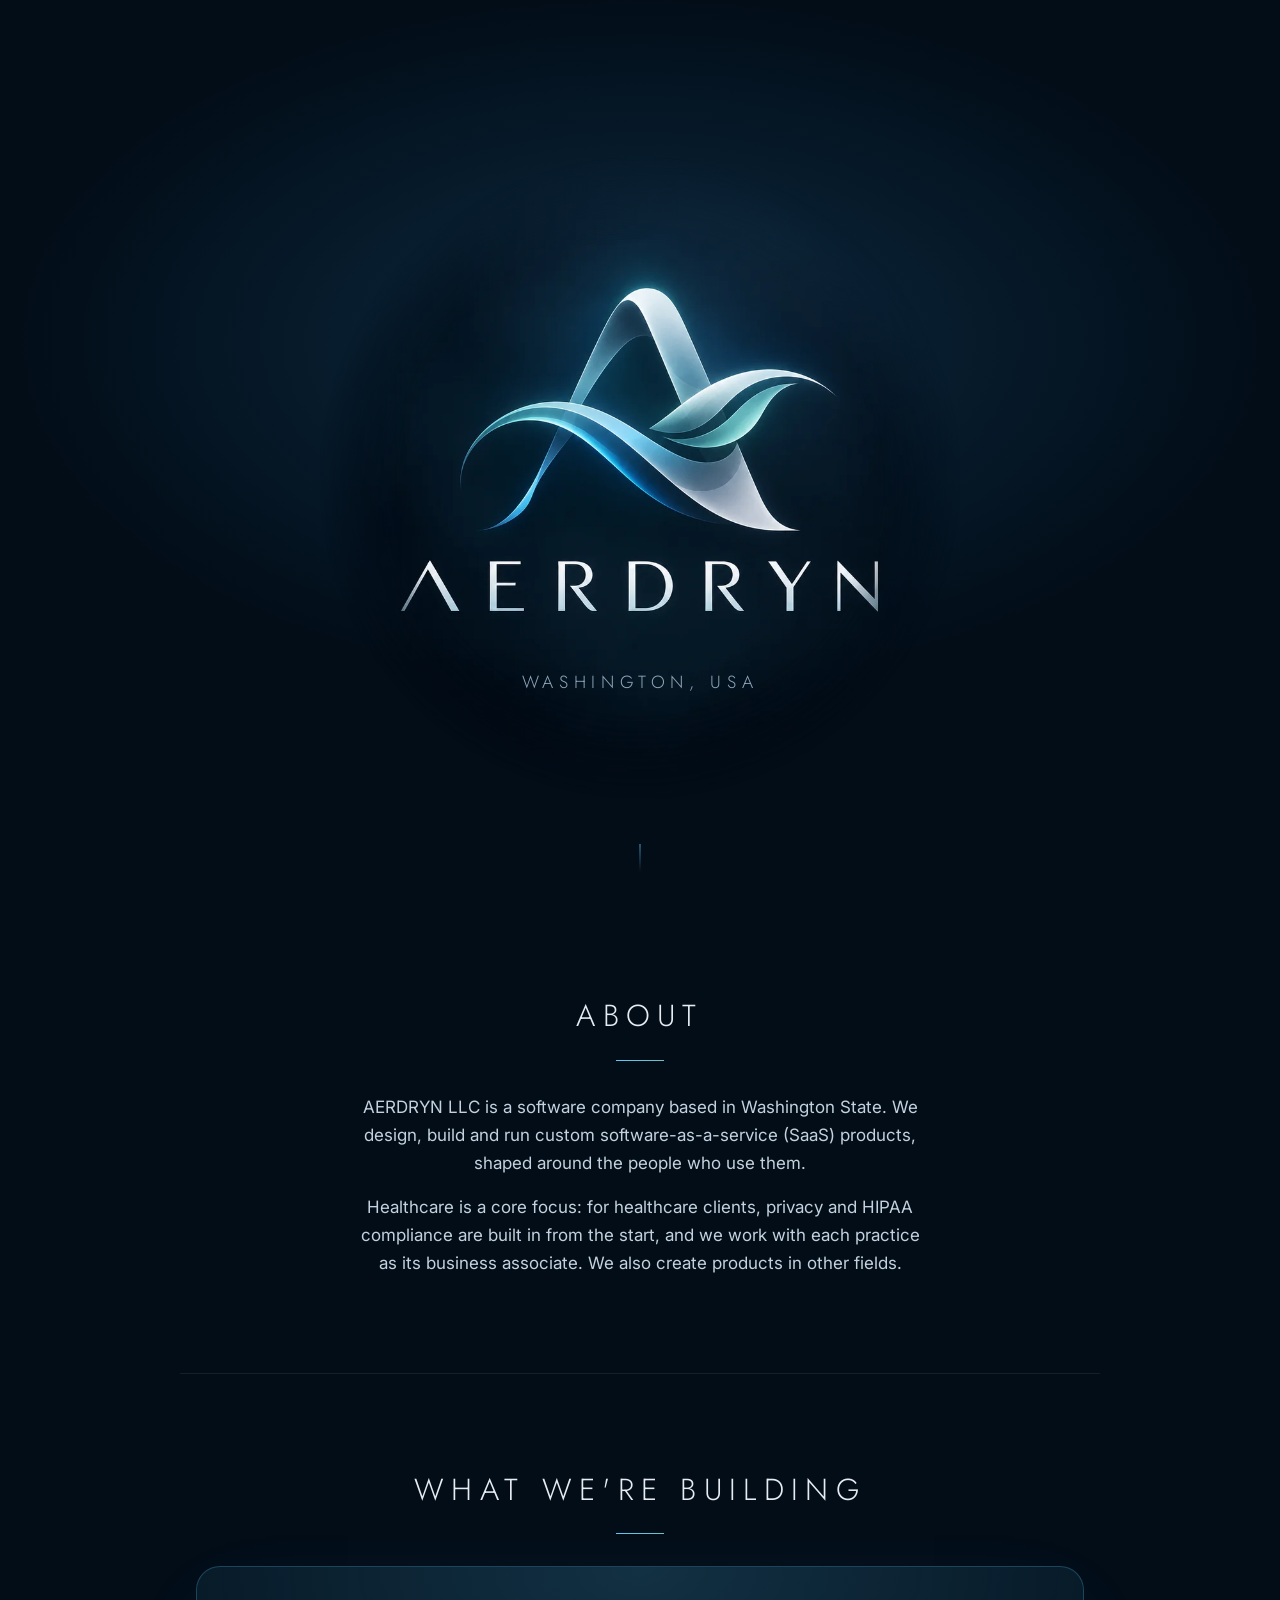
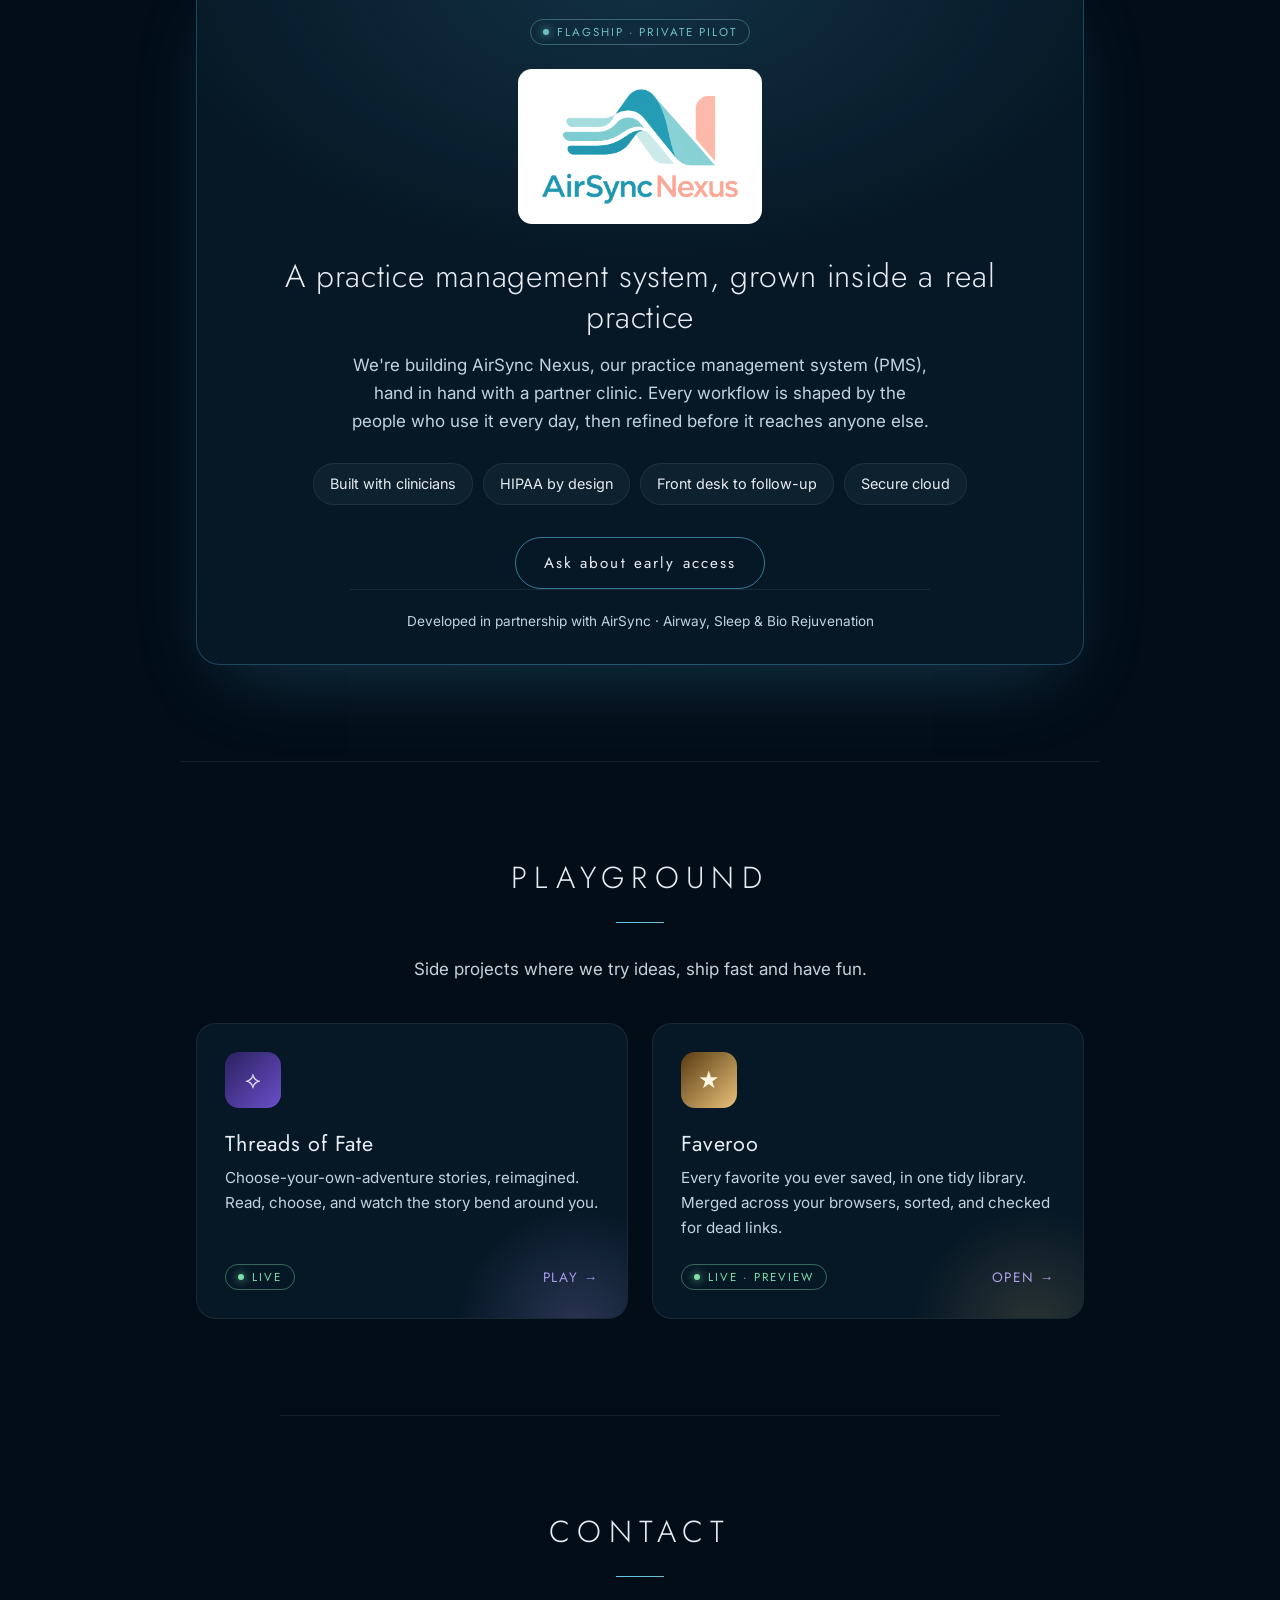
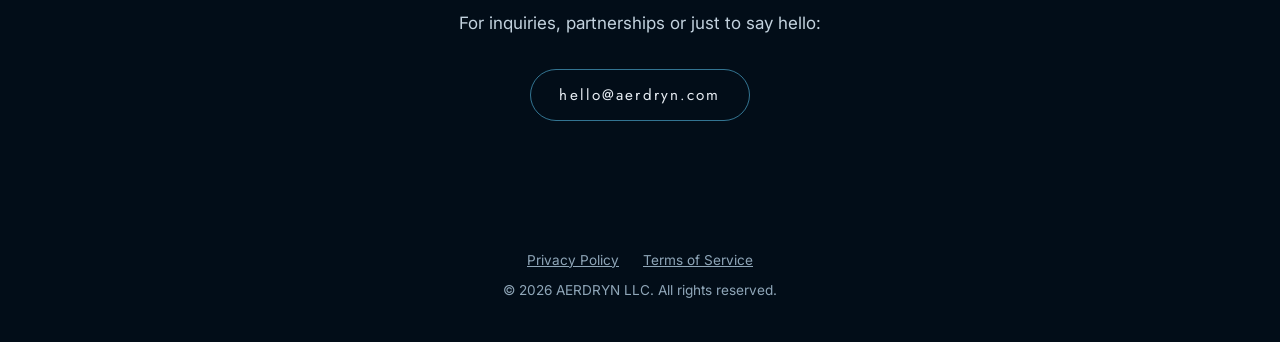
==== commit be02f74d: "Mark Faveroo as live on the homepage Faveroo is out at faveroo.aerdryn.com, so the Playground card i" ====
--- a/index.html
+++ b/index.html
@@ -226,7 +226,7 @@
     a.card:hover, a.card:focus-visible { transform: translateY(-4px); border-color: rgba(169, 155, 240, 0.5); }
     a.card:focus-visible { outline: 2px solid var(--aer-blue); outline-offset: 3px; }
     .card.tof { --glow: rgba(169, 155, 240, 0.22); }
-    .card.fav { --glow: rgba(232, 194, 122, 0.16); border-style: dashed; }
+    .card.fav { --glow: rgba(232, 194, 122, 0.16); }
     .glyph {
       width: 56px; height: 56px; margin-bottom: 20px; border-radius: 14px;
       display: grid; place-items: center;
@@ -325,12 +325,12 @@
           <p>Choose-your-own-adventure stories, reimagined. Read, choose, and watch the story bend around you.</p>
           <div class="card-foot"><span class="badge live">Live</span><span class="go">Play →</span></div>
         </a>
-        <div class="card fav">
+        <a class="card fav" href="https://faveroo.aerdryn.com" target="_blank" rel="noopener">
           <div class="glyph" aria-hidden="true">★</div>
           <h3>Faveroo</h3>
-          <p>A calmer home for everything you've saved on the web. Tidy, organized, always within reach.</p>
-          <div class="card-foot"><span class="badge soon">Coming soon</span><span class="later">Stay tuned</span></div>
-        </div>
+          <p>Every favorite you ever saved, in one tidy library. Merged across your browsers, sorted, and checked for dead links.</p>
+          <div class="card-foot"><span class="badge live">Live · Preview</span><span class="go">Open →</span></div>
+        </a>
       </div>
     </section>
 
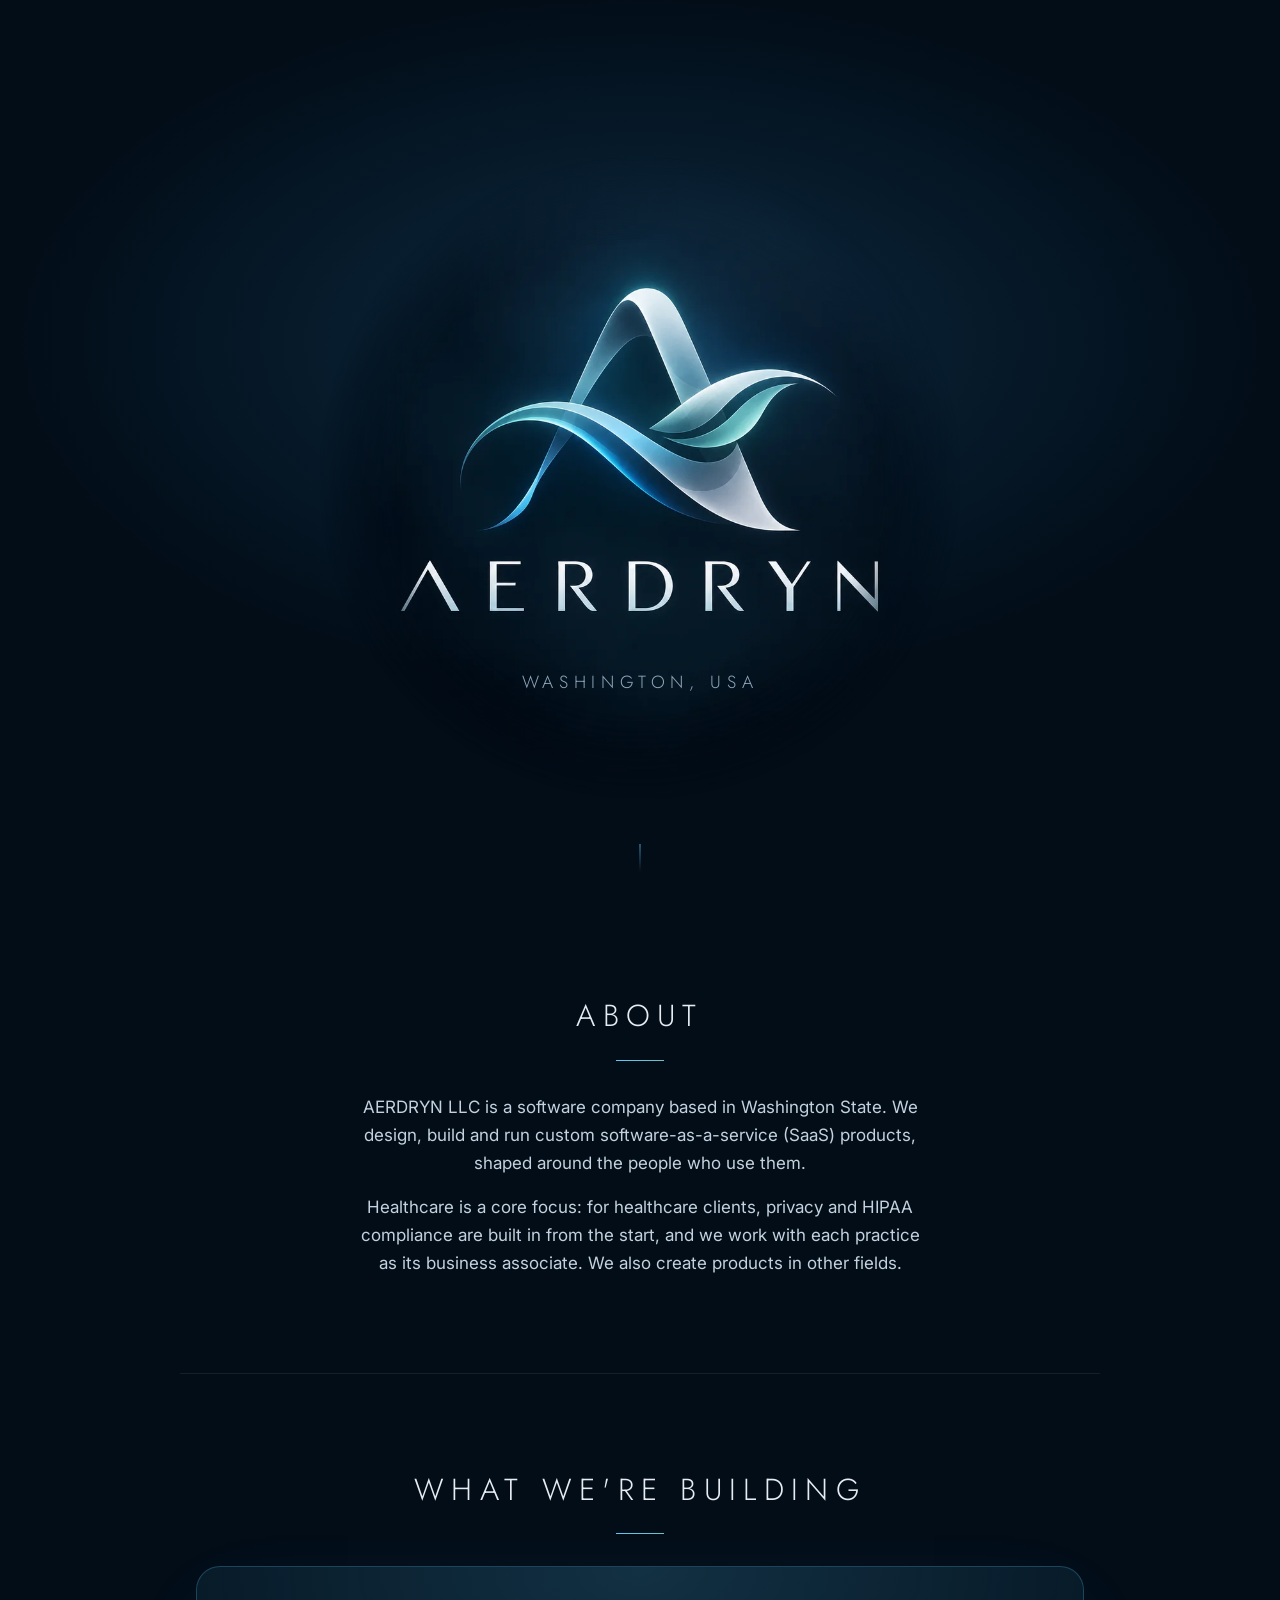
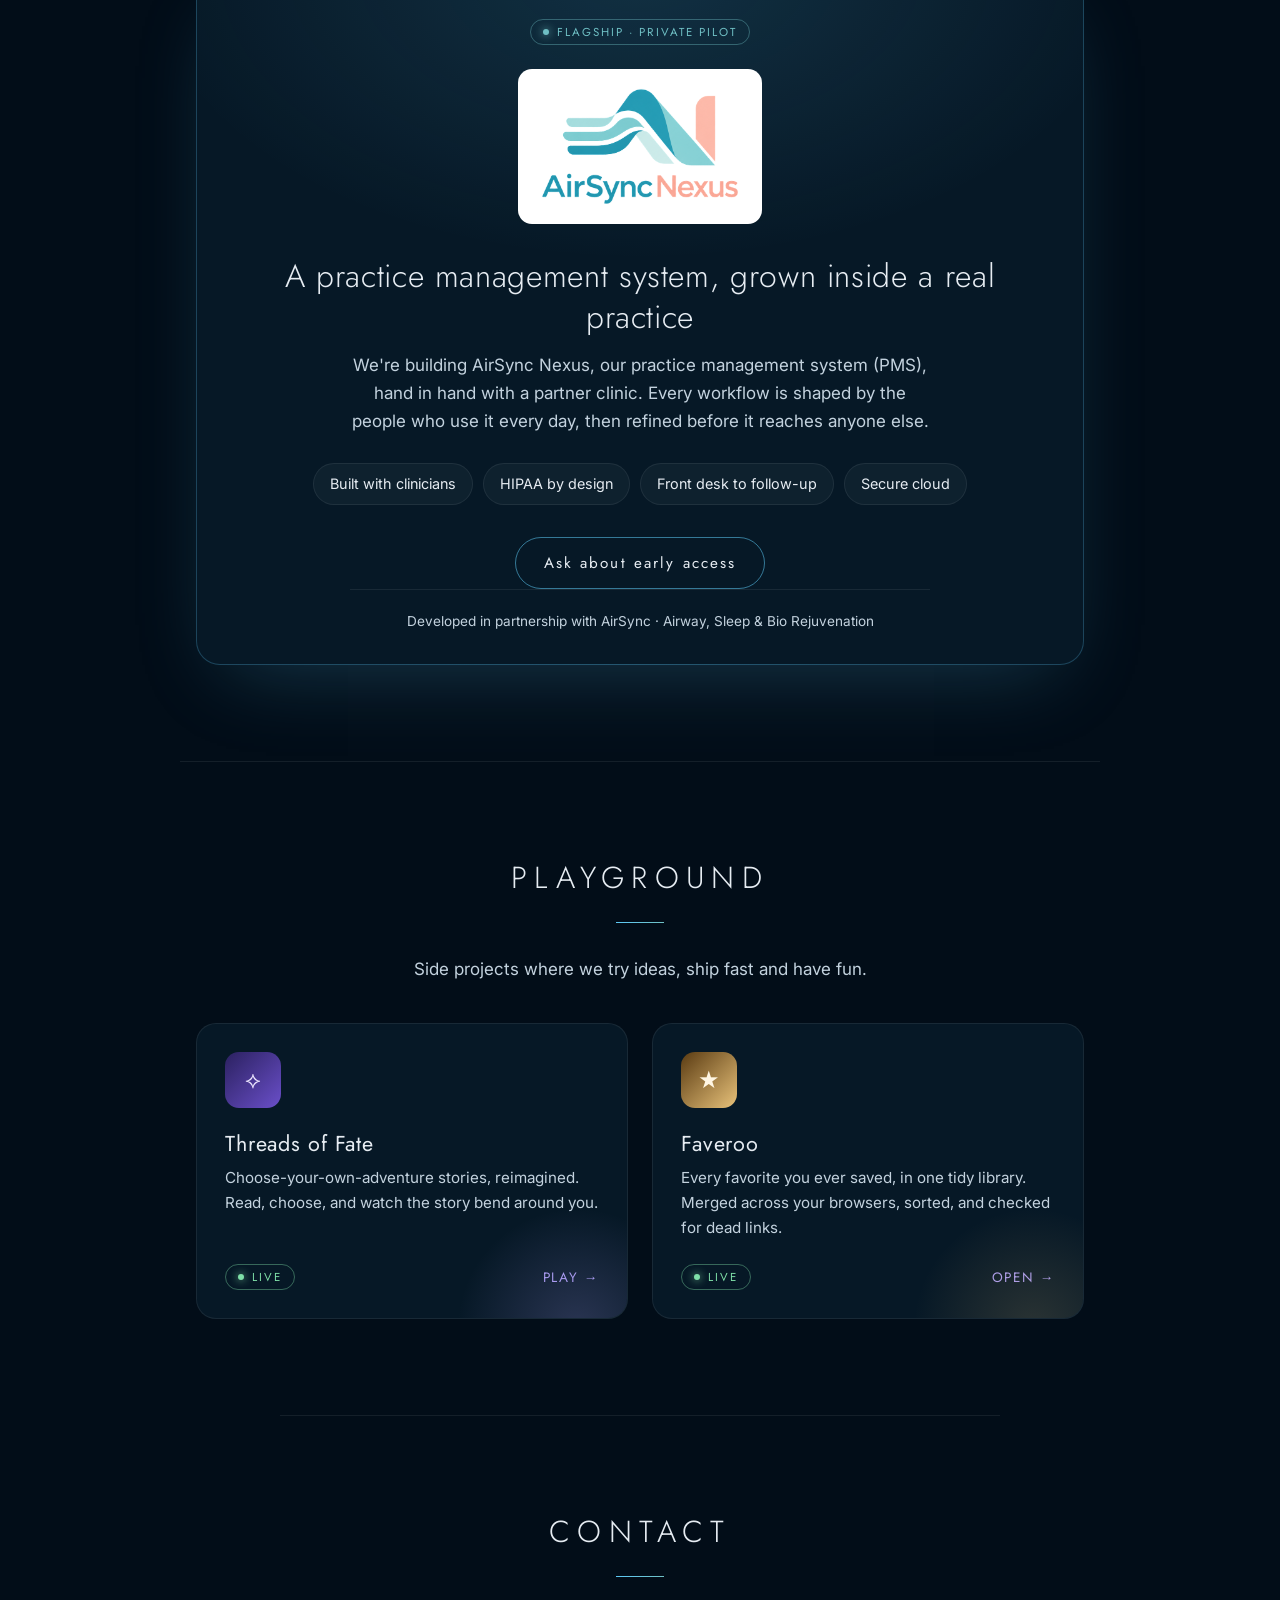
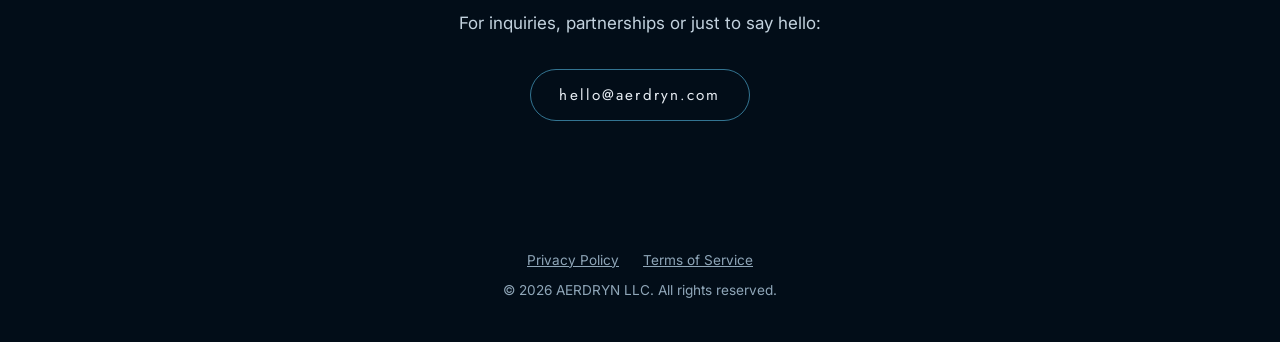
==== commit f35aae16: "Show Faveroo as Live on the homepage Faveroo has left its invitation-only preview, so the Playground" ====
--- a/index.html
+++ b/index.html
@@ -329,7 +329,7 @@
           <div class="glyph" aria-hidden="true">★</div>
           <h3>Faveroo</h3>
           <p>Every favorite you ever saved, in one tidy library. Merged across your browsers, sorted, and checked for dead links.</p>
-          <div class="card-foot"><span class="badge live">Live · Preview</span><span class="go">Open →</span></div>
+          <div class="card-foot"><span class="badge live">Live</span><span class="go">Open →</span></div>
         </a>
       </div>
     </section>
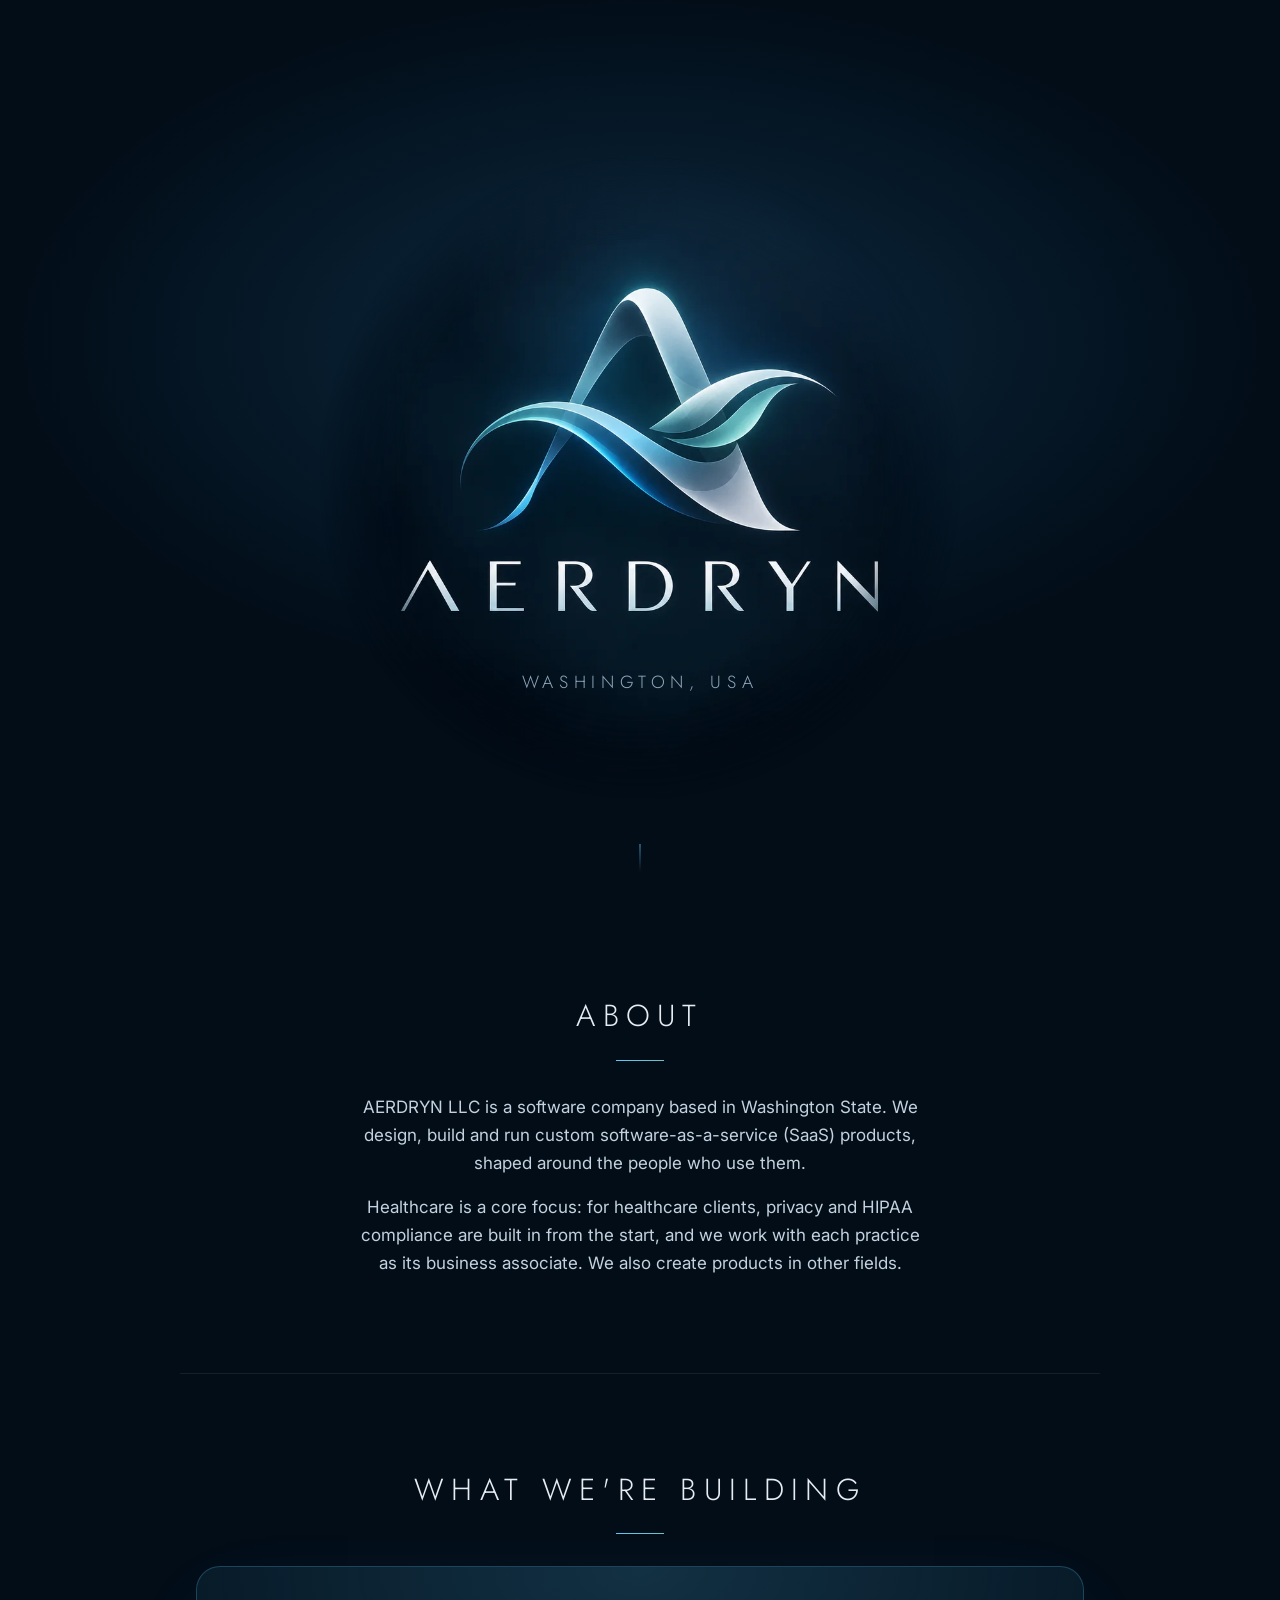
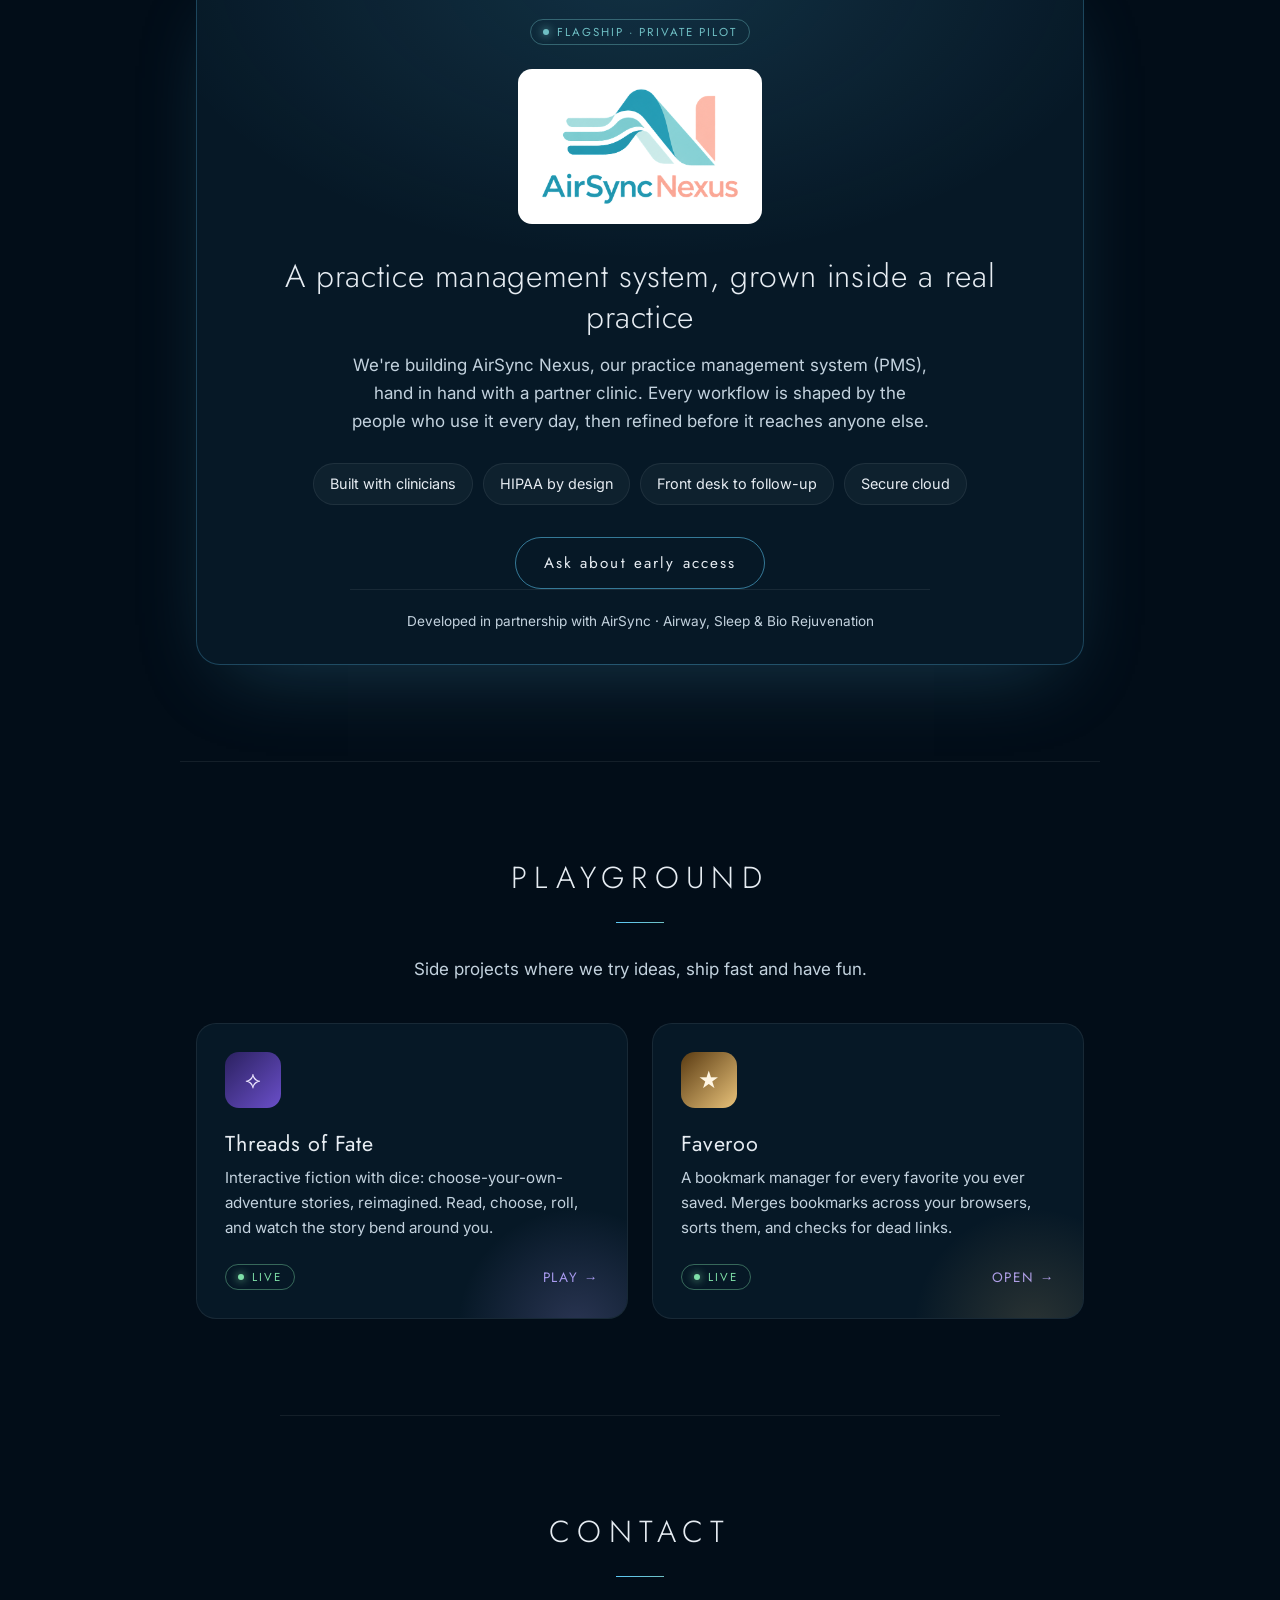
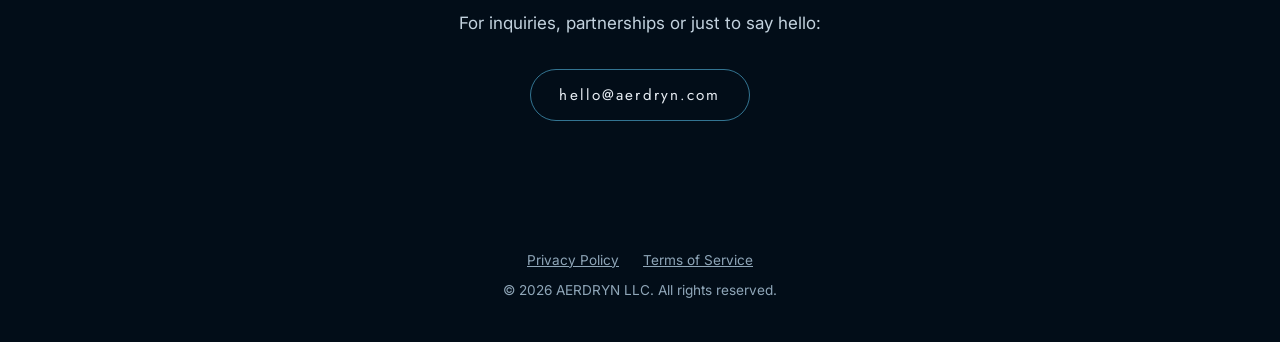
==== commit aa09558a: "Add SEO basics: title, canonical, structured data, robots.txt, sitemap - Homepage: descriptive title" ====
--- a/index.html
+++ b/index.html
@@ -3,7 +3,7 @@
 <head>
   <meta charset="utf-8">
   <meta name="viewport" content="width=device-width, initial-scale=1">
-  <title>AERDRYN</title>
+  <title>AERDRYN | Custom SaaS Software for Healthcare and Beyond</title>
   <meta name="description" content="AERDRYN LLC is a Washington State software company building custom SaaS products, with a core focus on healthcare.">
   <meta name="theme-color" content="#020d18">
 
@@ -11,13 +11,44 @@
   <link rel="icon" href="/favicon.svg" type="image/svg+xml">
   <link rel="apple-touch-icon" href="/apple-touch-icon.png">
   <link rel="manifest" href="/site.webmanifest">
+  <link rel="canonical" href="https://aerdryn.com/">
 
   <meta property="og:type" content="website">
   <meta property="og:url" content="https://aerdryn.com/">
-  <meta property="og:title" content="AERDRYN">
+  <meta property="og:site_name" content="AERDRYN">
+  <meta property="og:title" content="AERDRYN | Custom SaaS Software for Healthcare and Beyond">
   <meta property="og:description" content="AERDRYN LLC is a Washington State software company building custom SaaS products, with a core focus on healthcare.">
   <meta property="og:image" content="https://aerdryn.com/assets/og-image.jpg">
   <meta name="twitter:card" content="summary_large_image">
+  <meta name="twitter:title" content="AERDRYN | Custom SaaS Software for Healthcare and Beyond">
+  <meta name="twitter:description" content="AERDRYN LLC is a Washington State software company building custom SaaS products, with a core focus on healthcare.">
+  <meta name="twitter:image" content="https://aerdryn.com/assets/og-image.jpg">
+
+  <script type="application/ld+json">
+  {
+    "@context": "https://schema.org",
+    "@graph": [
+      {
+        "@type": "Organization",
+        "@id": "https://aerdryn.com/#organization",
+        "name": "AERDRYN LLC",
+        "alternateName": "AERDRYN",
+        "url": "https://aerdryn.com/",
+        "logo": "https://aerdryn.com/icon-512.png",
+        "email": "hello@aerdryn.com",
+        "description": "AERDRYN LLC is a Washington State software company building custom SaaS products, with a core focus on healthcare."
+      },
+      {
+        "@type": "WebSite",
+        "@id": "https://aerdryn.com/#website",
+        "url": "https://aerdryn.com/",
+        "name": "AERDRYN",
+        "inLanguage": "en",
+        "publisher": { "@id": "https://aerdryn.com/#organization" }
+      }
+    ]
+  }
+  </script>
 
   <link rel="preconnect" href="https://fonts.googleapis.com">
   <link rel="preconnect" href="https://fonts.gstatic.com" crossorigin>
@@ -322,13 +353,13 @@
         <a class="card tof" href="https://threadsoffate.aerdryn.com" target="_blank" rel="noopener">
           <div class="glyph" aria-hidden="true">⟡</div>
           <h3>Threads of Fate</h3>
-          <p>Choose-your-own-adventure stories, reimagined. Read, choose, and watch the story bend around you.</p>
+          <p>Interactive fiction with dice: choose-your-own-adventure stories, reimagined. Read, choose, roll, and watch the story bend around you.</p>
           <div class="card-foot"><span class="badge live">Live</span><span class="go">Play →</span></div>
         </a>
         <a class="card fav" href="https://faveroo.aerdryn.com" target="_blank" rel="noopener">
           <div class="glyph" aria-hidden="true">★</div>
           <h3>Faveroo</h3>
-          <p>Every favorite you ever saved, in one tidy library. Merged across your browsers, sorted, and checked for dead links.</p>
+          <p>A bookmark manager for every favorite you ever saved. Merges bookmarks across your browsers, sorts them, and checks for dead links.</p>
           <div class="card-foot"><span class="badge live">Live</span><span class="go">Open →</span></div>
         </a>
       </div>
